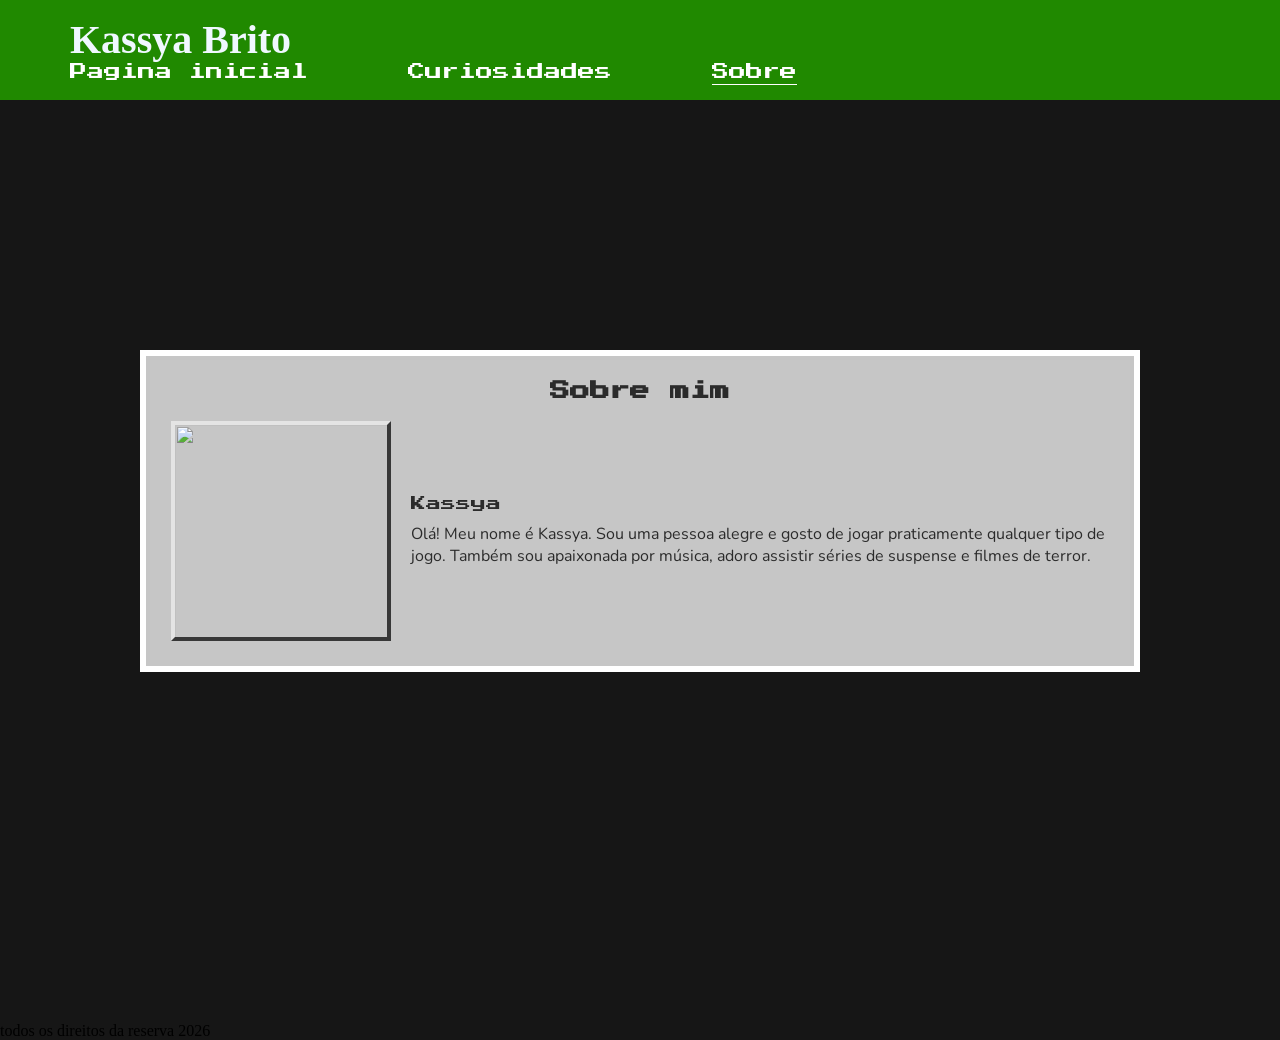
==== sobre.html @ fe66ed6f "sobremim" ====
<!doctype html>
<html lang="pt-BR">
  <head>
    <meta charset="UTF-8" />
    <meta name="viewport" content="width=device-width, initial-scale=1.0" />
    <!--Inporta as paradas lá do googleFonts (vi como fazer no yotube hehe)-->
    <link rel="preconnect" href="https://fonts.googleapis.com" />
    <link rel="preconnect" href="https://fonts.gstatic.com" crossorigin />
    <link
      href="https://fonts.googleapis.com/css2?family=Press+Start+2P&display=swap"
      rel="stylesheet"
    />
    <link rel="preconnect" href="https://fonts.googleapis.com" />
    <link rel="preconnect" href="https://fonts.gstatic.com" crossorigin />
    <link
      href="https://fonts.googleapis.com/css2?family=Nunito:ital,wght@0,200..1000;1,200..1000&family=Press+Start+2P&display=swap"
      rel="stylesheet"
    />
    <title>Sobre</title>

    <link rel="stylesheet" href="sobre.css" />
  </head>
  <body>
    <!--inicio de Header-->
    <header class="cabecao">
      <nav class="navg">
        <h1 class="logo">Kassya Brito</h1>
        <section class="menu">
          <ul>
            <li><a href="index.html">Pagina inicial</a></li>
            <li><a href="curiosidade.html">Curiosidades</a></li>

            <li><a href="sobre.html" id="sm">Sobre</a></li>
          </ul>
        </section>
      </nav>
    </header>
    <!--Final de Header-->

    <!--Inicio do main(corpo)-->
    <main>
      <section class="inven">
        <h2 class="titulo">Sobre mim</h2>

        <div class="gra">
          <div class="de">
            <img
              src="https://images7.memedroid.com/images/UPLOADED415/68d360f9bd7fe.webp"
              alt=""
            />
            <div class="caixa">
              <p class="title2">Kassya</p>
              <p class="texto">
                Olá! Meu nome é Kassya. Sou uma pessoa alegre e gosto de jogar
                praticamente qualquer tipo de jogo. Também sou apaixonada por
                música, adoro assistir séries de suspense e filmes de terror.
              </p>
            </div>
          </div>
        </div>
     
      </section>
    </main>
    <!--FInal do main (corpo)-->
    <footer class="rodadope">todos os direitos da reserva 2026</footer>
  </body>
</html>
---- sobre.css ----
*{
    padding: 0;
    margin: 0;
    box-sizing: border-box;
}
/*peguei a dica da net, é para ajudar a font, 
assim ela não fica bugada - tirei esse treco, não muda nada*/
body{
   
    background-color: #161616;

}
.main{
    padding-top: 100px;
}

.inven{
    max-width: 1000px;
   
    margin: 350px auto;
    background-color: #c6c6c6;
    border: 6px solid #373737;
    border-top-color: #ffffff;
    border-left-color: #ffffff;
    border-bottom-color: #ffffff;
    border-right-color: #ffffff;
    padding: 25px;
    justify-content: center;
}

.titulo{
    font-family: 'Press Start 2P', system-ui;
    color:#2b2b2b;
    font-size: 20px;
    text-align: center;
    margin-bottom: 20px;
}

.gra{
    display: flex;
    align-items: stretch;
    gap: 20px;
    flex-wrap: wrap;
}

.de{
    display: flex;
    flex: 1 1 100%;
    gap: 20px;
    align-items: center;
}

.de img{
    width: 220px;
    height: 220px;
    object-fit: cover;
    flex-shrink: 0;
    
    border: 4px solid #373737;
    border-top-color: #ffffff88;
    border-left-color: #ffffff88;

}

.title2{

    font-family: 'Press Start 2P', system-ui;
    color: #2b2b2b;
    font-size: 15px;
    margin-bottom: 12px;
}

.texto{
    font-family: 'Nunito', sans-serif;
    color: #2b2b2b;
    font-size:16px;

}

.gracinhas{
    position: relative;
    width: 80px;
    height: 80px;
    background-color: #8b8b8b;
    border: 4px solid #373737;
    border-top-color: #373737;
    border-left-color: #373737;
    border-bottom-color: #ffffff;
    border-right-color: #ffffff;


    
}



.cabecao{
    
    background-color: #208900;  
    width: 100%;
    height: 100px;
    position: fixed;
    top:0;
    left:0;
    z-index: 1000; /*fica por cima das paradas*/
    display: flex; /*Aprendi hj*/
   
    align-items: center; /*Centraliza de forma vertical?, eu acho, não lembro*/
    flex-wrap: wrap;
    
   

}
/*-------Navegação-------*/
.navg{
    
    display: flex;
    justify-content: space-between; /*espaço entre os negocios*/
    align-items: center; /*Deixa o reflexo alinhado(os itens)*/
    margin-left: 70px; 
    flex-wrap: wrap;
}
/*Lista não ordenada dentro da navegação*/

.menu ul{
    list-style: none; /*Tira as bolinhas da lista*/
    display: flex; /* aprendi hj e esqueci*/
    gap: 100px;
    flex-wrap: wrap;
    
}
/*Lista não ordenada dentro da navegação com link*/
.menu ul li a{

    font-size: 17px;
    font-family: 'Press Start 2P', system-ui;
    color: white;
    text-decoration: none;
    transition: color 0.3s;
    margin-top: 80px;

}
/*Lista não ordenada dentro da navegação com link e com efeito no mouse*/
.menu ul li a:hover{
    color: #cdc8c8;
    text-decoration: underline;
    text-underline-offset: 4px;
}
/*Id do link da pagina inicial, para ficar marcadinho a linha*/
#sm{
 text-decoration: underline;
 text-underline-offset: 4px; /*perguntei ao mano google, serve para afastar a linha da palavra, estava precisando*/
 
}

.abertura{
    position: relative;
    width: 100%;
    height: 100vh;
    display: flex;
    justify-content: center;
    align-items: center;
    
}

/*Meu nome como logo da página*/
.logo{
    color:aliceblue;
    display: flex;
    font-size: 40px;
    justify-content: space-between;
    align-items: center;
    margin-right: 300px;
    

}
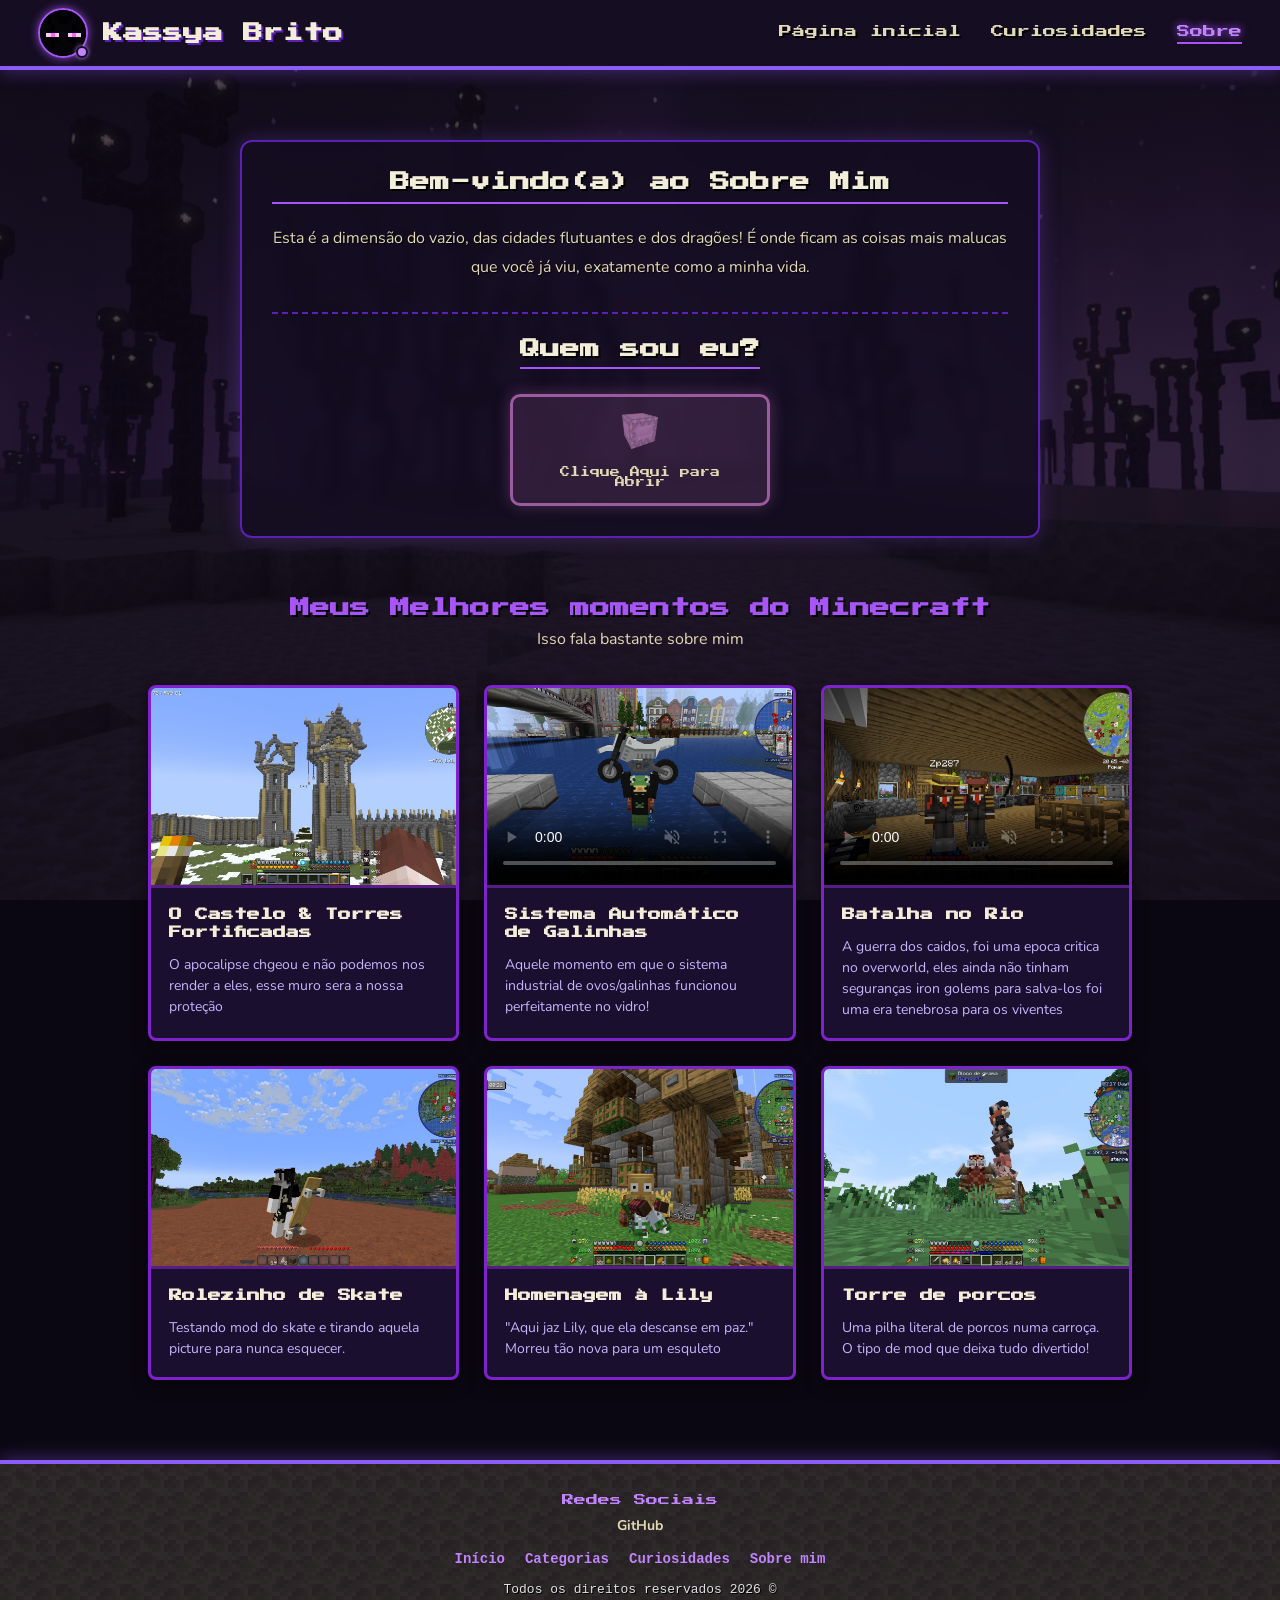
==== commit db81a39e: "sobremim2" ====
--- a/sobre.html
+++ b/sobre.html
@@ -3,65 +3,291 @@
   <head>
     <meta charset="UTF-8" />
     <meta name="viewport" content="width=device-width, initial-scale=1.0" />
-    <!--Inporta as paradas lá do googleFonts (vi como fazer no yotube hehe)-->
+    <title>Kassya Brito | Site Pessoal |Sobre Mim</title>
+    <!-- Importação de fontes (Nunito e Press Start 2P) -->
     <link rel="preconnect" href="https://fonts.googleapis.com" />
     <link rel="preconnect" href="https://fonts.gstatic.com" crossorigin />
     <link
-      href="https://fonts.googleapis.com/css2?family=Press+Start+2P&display=swap"
+      href="https://fonts.googleapis.com/css2?family=Nunito:wght@400;700&family=Press+Start+2P&display=swap"
       rel="stylesheet"
     />
-    <link rel="preconnect" href="https://fonts.googleapis.com" />
-    <link rel="preconnect" href="https://fonts.gstatic.com" crossorigin />
-    <link
-      href="https://fonts.googleapis.com/css2?family=Nunito:ital,wght@0,200..1000;1,200..1000&family=Press+Start+2P&display=swap"
-      rel="stylesheet"
-    />
-    <title>Sobre</title>
 
     <link rel="stylesheet" href="sobre.css" />
   </head>
-  <body>
-    <!--inicio de Header-->
+  <body class="tema-the-end">
+    <!-- ==========================
+        CABEÇALHO / NAVEGAÇÃO
+    ========================== -->
     <header class="cabecao">
       <nav class="navg">
-        <h1 class="logo">Kassya Brito</h1>
-        <section class="menu">
+        <div class="perfil">
+          <div class="fotinha">
+            <img
+              src="imagem/perfil/enderman.jpg"
+              alt="Foto de Perfil"
+              class="foto-perfil"
+              loading="lazy"
+            />
+            <span class="status-online" title="Online no The End"></span>
+          </div>
+          <h1 class="logo">Kassya Brito</h1>
+        </div>
+
+        <!-- BOTÃO HAMBÚRGUER (Aparece em telas menores) -->
+        <button class="btn-hamburguer" id="btn-hamburguer" onclick="toggleMenu()" aria-label="Abrir Menu">
+          <span class="linha"></span>
+          <span class="linha"></span>
+          <span class="linha"></span>
+        </button>
+
+        <!-- SEÇÃO MENU -->
+        <section class="menu" id="menu-nav">
           <ul>
-            <li><a href="index.html">Pagina inicial</a></li>
-            <li><a href="curiosidade.html">Curiosidades</a></li>
-
-            <li><a href="sobre.html" id="sm">Sobre</a></li>
+            <li><a href="index.html#inicio" id="home">Página inicial</a></li>
+            <li><a href="index.html#curiosidades" id="cd">Curiosidades</a></li>
+            <li><a href="sobre.html" id="sm" class="ativo">Sobre</a></li>
           </ul>
         </section>
       </nav>
     </header>
-    <!--Final de Header-->
-
-    <!--Inicio do main(corpo)-->
-    <main>
-      <section class="inven">
-        <h2 class="titulo">Sobre mim</h2>
-
-        <div class="gra">
-          <div class="de">
-            <img
-              src="https://images7.memedroid.com/images/UPLOADED415/68d360f9bd7fe.webp"
-              alt=""
-            />
-            <div class="caixa">
-              <p class="title2">Kassya</p>
-              <p class="texto">
-                Olá! Meu nome é Kassya. Sou uma pessoa alegre e gosto de jogar
-                praticamente qualquer tipo de jogo. Também sou apaixonada por
-                música, adoro assistir séries de suspense e filmes de terror.
-              </p>
-            </div>
+
+    <!-- Overlay escuro para quando o menu mobile estiver aberto -->
+    <div class="overlay-menu" id="overlay-menu" onclick="toggleMenu()"></div>
+
+  
+
+
+<main class="conteudo-principal">
+
+  <!-- CAIXA ROXA GIGANTE -->
+  <section class="caixa-sobre" id="sobre">
+    <h2>Bem-vindo(a) ao Sobre Mim</h2>
+    <p>
+      Esta é a dimensão do vazio, das cidades flutuantes e dos dragões! É onde ficam as coisas mais malucas que você já viu, exatamente como a minha vida.
+    </p>
+
+    <!-- SHULKER BOX AGORA ESTÁ DENTRO DO QUADRADO ROXO -->
+    <div class="secao-shulker-trigger">
+      <h2>Quem sou eu?</h2>
+      <div class="shulker-item" onclick="abrirShulker()">
+        <div class="caixa-shulker-pixel">
+          <img src="imagem/decorativo/Shullker.png" alt="Shulker Box">
+        </div>
+        <span>Clique Aqui para Abrir</span>
+      </div>
+    </div>
+  </section>
+
+
+  
+  <!-- MODAL INTERATIVO DA SHULKER BOX (GUI) -->
+   <section class="shulker-modal-container" id="shulkerModal">
+    <div class="shulker-gui">
+      
+      <!-- Cabeçalho do Modal -->
+      <div class="gui-header">
+        <span class="gui-title">Shulker Box</span>
+        <button class="gui-close-btn" onclick="fecharShulker()">&times;</button>
+      </div>
+
+      <!-- PARTE SUPERIOR: TEXTO SOBRE MIM -->
+      <div class="shulker-texto-container">
+        <p>
+          Sinceramente? Não tenho ideia de quem sou! A cada dia estou descobrindo algo novo. 
+          Às vezes me sinto super feliz, às vezes meio triste, uma verdadeira montanha-russa. 
+          Ainda não sei com o que quero trabalhar, mas de uma coisa tenho certeza sou apaixonada 
+          por esse meio caótico da programação. Combina certinho com os meus neurônios!
+        </p>
+      </div>
+
+      <!-- PARTE INFERIOR: INVENTÁRIO COM ITENS ENGRAÇADOS -->
+      <div class="gui-inventory-header">
+        <span class="gui-title">Inventory</span>
+      </div>
+
+      <div class="inventory-grid">
+        <!-- Linha de Slots do Inventário -->
+        
+
+        <!-- Grade de slots vazios para preencher como no jogo -->
+    
+         
+        
+        <div class="slot" data-tooltip="Meu Perfil do GitHub">
+          <a href="https://github.com/KaahBri" target="_blank" class="item-slot">
+              <img src="imagem/decorativo/Github.png" alt="GitHub" class="slot-icon">
+            </a>
+        </div><div class="slot"></div><div class="slot"></div>
+        <div class="slot"></div><div class="slot"></div><div class="slot"></div>
+        <div class="slot"></div><div class="slot"></div><div class="slot"></div>
+        <div class="slot"></div><div class="slot"></div><div class="slot"></div>
+        <div class="slot"></div><div class="slot"></div><div class="slot"></div>
+        <div class="slot"></div><div class="slot"></div><div class="slot"></div>
+        <div class="slot"></div><div class="slot"></div><div class="slot"></div>
+        <div class="slot"></div><div class="slot"></div><div class="slot"></div>
+        <div class="slot"></div><div class="slot"></div>  <div class="slot"></div>
+        
+      </div>
+
+    </div>
+  </section>
+  
+
+    
+    
+  
+  
+
+  <section class="secao-momentos">
+  <h2 class="titulo-galeria">Meus Melhores momentos do Minecraft</h2>
+  <p class="subtitulo-galeria">Isso fala bastante sobre mim</p>
+
+  <div class="galeria-grid">
+
+    <!-- Card 1: Grandes Construções -->
+    <div class="momento-card">
+      <div class="card-midia">
+        <img src="imagem/momentos/muralha.jpeg" alt="Torres de Pedra no Minecraft">
+      </div>
+      <div class="card-info">
+        <h3>O Castelo & Torres Fortificadas</h3>
+        <p>O apocalipse chgeou e não podemos nos render a eles, esse muro sera a nossa proteção</p>
+      </div>
+    </div>
+
+    <!-- Card 2: Fazenda Automática / Aves -->
+    <div class="momento-card">
+      <div class="card-midia">
+        <!-- Podes usar tag de vídeo para os teus clipes -->
+        <video controls poster="imagem/momentos/Prime-era.jpeg" muted loop>
+          <source src="video/galinhas-mine.mp4" type="video/mp4">
+          Seu navegador não suporta vídeos.
+        </video>
+      </div>
+      <div class="card-info">
+        <h3>Sistema Automático de Galinhas</h3>
+        <p>Aquele momento em que o sistema industrial de ovos/galinhas funcionou perfeitamente no vidro!</p>
+      </div>
+    </div>
+
+    <!-- Card 3: Caçadas com Arco -->
+    <div class="momento-card">
+      <div class="card-midia">
+        <video controls poster='imagem/momentos/Mine-bear.jpeg' muted loop>
+          <source src="video/video mine.mp4" type="video/mp4">
+          Seu navegador não suporta vídeos.
+        </video>
+      </div>
+      <div class="card-info">
+        <h3>Batalha no Rio</h3>
+        <p>A guerra dos caidos, foi uma epoca critica no overworld, eles ainda não tinham seguranças iron golems para salva-los foi uma era tenebrosa para os viventes</p>
+      </div>
+    </div>
+
+    <!-- Card 4: Momento Engraçado / Skin & Skateboard -->
+    <div class="momento-card">
+      <div class="card-midia">
+        <img src="imagem/momentos/Skate-girl.jpeg" alt="Skin com Skate no Minecraft" loading="lazy">
+      </div>
+      <div class="card-info">
+        <h3>Rolezinho de Skate</h3>
+        <p>Testando mod do skate e tirando aquela picture para nunca esquecer.</p>
+      </div>
+    </div>
+
+    <!-- Card 5: Lily-->
+    <div class="momento-card">
+      <div class="card-midia">
+        <img src="imagem/momentos/Sit-mine.jpeg" alt="Lápide no Minecraft" loading="lazy">
+      </div>
+      <div class="card-info">
+        <h3>Homenagem à Lily</h3>
+        <p>"Aqui jaz Lily, que ela descanse em paz." Morreu tão nova para um esquleto</p>
+      </div>
+    </div>
+
+    <!-- Card 6: Torre de porco na Carroça -->
+    <div class="momento-card">
+      <div class="card-midia">
+        <img src="imagem/momentos/pilha de porco.jpeg" alt="Torre de animais empilhados" loading="lazy">
+      </div>
+      <div class="card-info">
+        <h3>Torre de porcos</h3>
+        <p>Uma pilha literal de porcos numa carroça. O tipo de mod que deixa tudo divertido!</p>
+      </div>
+    </div>
+
+  </div>
+</section>
+
+</main>
+
+
+
+    <!-- ==========================
+        RODAPÉ
+    ========================== -->
+    <footer class="rodadope">
+      <div class="conteudo-rodape">
+        <!-- Seção de Redes Sociais -->
+        <div class="redes">
+          <p class="titulo-redes">Redes Sociais</p>
+          <div class="links-redes">
+            <a href="https://github.com/KaahBri" target="_blank">GitHub</a>
           </div>
         </div>
-     
-      </section>
-    </main>
-    <!--FInal do main (corpo)-->
-    <footer class="rodadope">todos os direitos da reserva 2026</footer>
+
+       
+
+        <!-- Menu de Navegação -->
+        <nav class="menu-rodape">
+          <a href="index.html#inicio">Início</a>
+          <a href="index.html#categorias">Categorias</a>
+          <a href="index.html#curiosidades">Curiosidades</a>
+          <a href="sobre.html#sobre">Sobre mim</a>
+        </nav>
+
+        <!-- Direitos Autorais -->
+        <p class="direitos">
+          Todos os direitos reservados 2026 &copy;
+        </p>
+      </div>
+    </footer>
+
+    <!-- LÓGICA DO MENU HAMBÚRGUER -->
+
+    
+ <script>
+      function toggleMenu() {
+        const menu = document.getElementById('menu-nav');
+        const btn = document.getElementById('btn-hamburguer');
+        const overlay = document.getElementById('overlay-menu');
+
+        menu.classList.toggle('aberto');
+        btn.classList.toggle('ativo');
+        overlay.classList.toggle('ativo');
+      }
+    </script>
+
+    
+<!-- JAVASCRIPT PARA ABRIR E FECHAR O MODAL -->
+<script>
+  function abrirShulker() {
+    document.getElementById('shulkerModal').classList.add('ativo');
+  }
+
+  function fecharShulker() {
+    document.getElementById('shulkerModal').classList.remove('ativo');
+  }
+
+  // Fechar ao clicar fora da janela da Shulker
+  window.onclick = function(event) {
+    const modal = document.getElementById('shulkerModal');
+    if (event.target === modal) {
+      fecharShulker();
+    }
+  }
+</script>
+   
   </body>
 </html>
--- a/sobre.css
+++ b/sobre.css
@@ -1,192 +1,678 @@
-*{
+/* ==========================
+   RESET & BASE TEMA THE END
+========================== */
+
+* {
+    margin: 0;
     padding: 0;
-    margin: 0;
     box-sizing: border-box;
 }
-/*peguei a dica da net, é para ajudar a font, 
-assim ela não fica bugada - tirei esse treco, não muda nada*/
-body{
-   
-    background-color: #161616;
-
-}
-.main{
-    padding-top: 100px;
-}
-
-.inven{
-    max-width: 1000px;
-   
-    margin: 350px auto;
-    background-color: #c6c6c6;
-    border: 6px solid #373737;
-    border-top-color: #ffffff;
-    border-left-color: #ffffff;
-    border-bottom-color: #ffffff;
-    border-right-color: #ffffff;
-    padding: 25px;
-    justify-content: center;
-}
-
-.titulo{
-    font-family: 'Press Start 2P', system-ui;
-    color:#2b2b2b;
-    font-size: 20px;
-    text-align: center;
-    margin-bottom: 20px;
-}
-
-.gra{
-    display: flex;
-    align-items: stretch;
-    gap: 20px;
-    flex-wrap: wrap;
-}
-
-.de{
-    display: flex;
-    flex: 1 1 100%;
-    gap: 20px;
+
+html {
+    scroll-behavior: smooth;
+}
+body.tema-the-end {
+    background-image: linear-gradient(rgba(11, 7, 18, 0.75), rgba(11, 7, 18, 0.75)), 
+                      url('imagem/fundos/End.jpg');
+    background-size: cover;
+    background-position: center;
+    background-repeat: no-repeat;
+    background-attachment: fixed;
+    background-color: #0b0712;
+    
+    color: #e2d9b7;
+    font-family: 'Nunito', sans-serif;
+    
+    /* ADICIONE ESTAS LINHAS ABAIXO */
+    min-height: 100vh;
+    display: flex;
+    flex-direction: column;
+}
+/* ==========================
+   CABEÇALHO / NAVEGAÇÃO
+========================== */
+
+.cabecao {
+    background-color: #150d22; /* Roxo escuro da dimensão */
+    width: 100%;
+    height: 70px;
+    position: fixed;
+    top: 0;
+    left: 0;
+    z-index: 1000;
+    display: flex;
     align-items: center;
-}
-
-.de img{
-    width: 220px;
-    height: 220px;
-    object-fit: cover;
-    flex-shrink: 0;
-    
-    border: 4px solid #373737;
-    border-top-color: #ffffff88;
-    border-left-color: #ffffff88;
-
-}
-
-.title2{
-
-    font-family: 'Press Start 2P', system-ui;
-    color: #2b2b2b;
-    font-size: 15px;
-    margin-bottom: 12px;
-}
-
-.texto{
-    font-family: 'Nunito', sans-serif;
-    color: #2b2b2b;
-    font-size:16px;
-
-}
-
-.gracinhas{
-    position: relative;
-    width: 80px;
-    height: 80px;
-    background-color: #8b8b8b;
-    border: 4px solid #373737;
-    border-top-color: #373737;
-    border-left-color: #373737;
-    border-bottom-color: #ffffff;
-    border-right-color: #ffffff;
-
-
-    
-}
-
-
-
-.cabecao{
-    
-    background-color: #208900;  
-    width: 100%;
-    height: 100px;
-    position: fixed;
-    top:0;
-    left:0;
-    z-index: 1000; /*fica por cima das paradas*/
-    display: flex; /*Aprendi hj*/
-   
-    align-items: center; /*Centraliza de forma vertical?, eu acho, não lembro*/
-    flex-wrap: wrap;
-    
-   
-
-}
-/*-------Navegação-------*/
-.navg{
-    
-    display: flex;
-    justify-content: space-between; /*espaço entre os negocios*/
-    align-items: center; /*Deixa o reflexo alinhado(os itens)*/
-    margin-left: 70px; 
-    flex-wrap: wrap;
-}
-/*Lista não ordenada dentro da navegação*/
-
-.menu ul{
-    list-style: none; /*Tira as bolinhas da lista*/
-    display: flex; /* aprendi hj e esqueci*/
-    gap: 100px;
-    flex-wrap: wrap;
-    
-}
-/*Lista não ordenada dentro da navegação com link*/
-.menu ul li a{
-
-    font-size: 17px;
-    font-family: 'Press Start 2P', system-ui;
-    color: white;
-    text-decoration: none;
-    transition: color 0.3s;
-    margin-top: 80px;
-
-}
-/*Lista não ordenada dentro da navegação com link e com efeito no mouse*/
-.menu ul li a:hover{
-    color: #cdc8c8;
-    text-decoration: underline;
-    text-underline-offset: 4px;
-}
-/*Id do link da pagina inicial, para ficar marcadinho a linha*/
-#sm{
- text-decoration: underline;
- text-underline-offset: 4px; /*perguntei ao mano google, serve para afastar a linha da palavra, estava precisando*/
- 
-}
-
-.abertura{
-    position: relative;
-    width: 100%;
-    height: 100vh;
-    display: flex;
-    justify-content: center;
-    align-items: center;
-    
-}
-
-/*Meu nome como logo da página*/
-.logo{
-    color:aliceblue;
-    display: flex;
-    font-size: 40px;
+    border-bottom: 4px solid #8b5cf6;
+    box-shadow: 0 4px 15px rgba(139, 92, 246, 0.3);
+}
+
+.navg {
+    display: flex;
     justify-content: space-between;
     align-items: center;
-    margin-right: 300px;
-    
-
-}
-
-
-
-
-
-
-
-
-
-
-
-
-
-
-
-
+    width: 100%;
+    padding: 0 3%;
+}
+
+.perfil {
+    display: flex;
+    align-items: center;
+    gap: 15px;
+}
+
+.logo {
+    color: #f3eed9;
+    font-size: 20px;
+    font-family: 'Press Start 2P', cursive;
+    margin: 0;
+    line-height: 1;
+    text-shadow: 2px 2px 0px #5b21b6;
+}
+
+/* ENVOLTÓRIO DA FOTO */
+.fotinha {
+    position: relative;
+    width: 50px;
+    height: 50px;
+    flex-shrink: 0;
+}
+
+.foto-perfil {
+    width: 100%;
+    height: 100%;
+    border-radius: 50%;
+    object-fit: cover;
+    border: 2px solid #a855f7;
+    box-shadow: 0 0 10px rgba(168, 85, 247, 0.8);
+    image-rendering: pixelated;
+}
+
+/* INDICADOR ROXO DE STATUS */
+.status-online {
+    position: absolute;
+    bottom: 0;
+    right: 0;
+    width: 12px;
+    height: 12px;
+    background-color: #c084fc;
+    border: 2px solid #150d22;
+    border-radius: 50%;
+    box-shadow: 0 0 5px #c084fc;
+}
+
+/* ==========================
+   MENU DE NAVEGAÇÃO (DESKTOP)
+========================== */
+
+.menu ul {
+    list-style: none;
+    display: flex;
+    gap: 30px;
+}
+
+.menu ul li a {
+    font-size: 13px;
+    font-family: 'Press Start 2P', cursive;
+    color: #e2d9b7;
+    text-decoration: none;
+    transition: all .2s ease;
+    text-shadow: 2px 2px 0px #000;
+}
+
+.menu ul li a:hover,
+.menu ul li a.ativo {
+    color: #f5f3ff;
+    text-shadow: 0 0 8px #a855f7;
+    border-bottom: 2px solid #a855f7;
+    padding-bottom: 4px;
+}
+
+#sm {
+    color: #c084fc;
+}
+
+/* ==========================
+   BOTÃO MENU HAMBÚRGUER
+========================== */
+
+.btn-hamburguer {
+    display: none;
+    flex-direction: column;
+    justify-content: space-around;
+    width: 32px;
+    height: 28px;
+    background: transparent;
+    border: none;
+    cursor: pointer;
+    padding: 0;
+    z-index: 1001;
+}
+
+.btn-hamburguer .linha {
+    width: 100%;
+    height: 4px;
+    background-color: #e2d9b7;
+    border-radius: 2px;
+    transition: all 0.3s ease;
+    box-shadow: 0 0 5px #a855f7;
+}
+
+/* Animação do botão abrindo */
+.btn-hamburguer.ativo .linha:nth-child(1) {
+    transform: rotate(45deg) translate(6px, 6px);
+}
+
+.btn-hamburguer.ativo .linha:nth-child(2) {
+    opacity: 0;
+}
+
+.btn-hamburguer.ativo .linha:nth-child(3) {
+    transform: rotate(-45deg) translate(6px, -6px);
+}
+
+.overlay-menu {
+    position: fixed;
+    top: 0;
+    left: 0;
+    width: 100vw;
+    height: 100vh;
+    background-color: rgba(11, 7, 18, 0.8);
+    backdrop-filter: blur(3px);
+    z-index: 998;
+    display: none;
+}
+
+.overlay-menu.ativo {
+    display: block;
+}
+
+/* ==========================
+   CONTEÚDO PRINCIPAL (MAIN)
+========================== */
+
+.conteudo-principal {
+    margin-top: 100px;
+    padding: 40px 10%;
+    flex: 1;
+}
+
+.caixa-sobre {
+    background: rgba(21, 13, 34, 0.85);
+    border: 2px solid #5b21b6;
+    border-radius: 12px;
+    padding: 30px;
+    max-width: 800px;
+    margin: 0 auto;
+    box-shadow: 0 0 20px rgba(139, 92, 246, 0.25);
+    backdrop-filter: blur(4px);
+    
+    /* Centralização dos textos do topo */
+    text-align: center;
+}
+
+.caixa-sobre h2 {
+    font-family: 'Press Start 2P', cursive;
+    font-size: 20px;
+    color: #f3eed9;
+    margin-bottom: 20px;
+    border-bottom: 2px solid #a855f7;
+    padding-bottom: 10px;
+    text-shadow: 2px 2px 0px #000;
+}
+
+.caixa-sobre p {
+    font-size: 16px;
+    line-height: 1.8;
+    color: #e2d9b7;
+    text-shadow: 1px 1px 0px #000;
+}
+
+
+
+/* ==========================================
+   INTERAÇÃO E GUI DA SHULKER BOX
+========================================== */
+
+/* Gatilho na página */
+/* ESTILOS ESPECÍFICOS DA SEÇÃO DO SHULKER (DENTRO DA CAIXA ROXA) */
+.secao-shulker-trigger {
+    text-align: center;
+    margin-top: 30px;
+    padding-top: 25px;
+    border-top: 2px dashed #5b21b6; /* Linha pontilhada separando a intro da shulker */
+    
+    display: flex;
+    flex-direction: column;
+    align-items: center;
+}
+
+/* DIMINUI A LINHA DO "QUEM SOU EU?" */
+.secao-shulker-trigger h2 {
+    display: inline-block; /* Faz a borda ter o tamanho exato do texto */
+    border-bottom: 2px solid #a855f7; /* Linha roxa fininha sob o texto */
+    padding-bottom: 8px;
+    margin-bottom: 25px; /* CRIA O ESPAÇAMENTO ENTRE O TÍTULO E O BOTÃO */
+    
+    /* Previne que herde larguras indesejadas */
+    width: auto;
+}
+
+/* ESPAÇAMENTO E ENCAIXE DO BOTÃO DA SHULKER */
+.shulker-item {
+    display: inline-flex;
+    flex-direction: column;
+    align-items: center;
+    gap: 12px;
+    background-color: rgba(154, 91, 159, 0.2);
+    border: 3px solid #9a5b9f;
+    border-radius: 10px;
+    padding: 16px 28px;
+    max-width: 260px;
+    margin: 0 auto;
+    cursor: pointer;
+    transition: all 0.3s ease;
+    box-shadow: 0 0 15px rgba(154, 91, 159, 0.4);
+}
+
+
+/* ==========================================
+   SEÇÃO: GALERIA DE MOMENTOS MINECRAFT
+========================================== */
+
+.secao-momentos {
+  max-width: 1100px;
+  margin: 60px auto 40px auto;
+  padding: 0 20px;
+}
+
+.titulo-galeria {
+  font-family: 'Press Start 2P', cursive;
+  font-size: 20px;
+  color: #a855f7;
+  text-align: center;
+  text-shadow: 2px 2px 0px #000;
+  margin-bottom: 10px;
+}
+
+.subtitulo-galeria {
+  text-align: center;
+  color: #e2d9b7;
+  font-size: 16px;
+  margin-bottom: 35px;
+}
+
+/* Grade Responsiva dos Cards */
+.galeria-grid {
+  display: grid;
+  grid-template-columns: repeat(auto-fit, minmax(300px, 1fr));
+  gap: 25px;
+}
+
+/* Card Individual Estilo Minecraft */
+.momento-card {
+  background-color: #1a0f2e;
+  border: 3px solid #7e22ce;
+  border-radius: 8px;
+  overflow: hidden;
+  box-shadow: 0 5px 15px rgba(0, 0, 0, 0.5);
+  transition: transform 0.3s ease, box-shadow 0.3s ease;
+  display: flex;
+  flex-direction: column;
+}
+
+.momento-card:hover {
+  transform: translateY(-6px);
+  box-shadow: 0 8px 25px rgba(168, 85, 247, 0.4);
+  border-color: #a855f7;
+}
+
+/* Mídia do Card (Foto ou Vídeo) */
+.card-midia {
+  width: 100%;
+  height: 200px;
+  background-color: #0b0712;
+  overflow: hidden;
+  border-bottom: 3px solid #581c87;
+}
+
+.card-midia img, 
+.card-midia video {
+  width: 100%;
+  height: 100%;
+  object-fit: cover;
+  display: block;
+}
+
+/* Conteúdo de Texto do Card */
+.card-info {
+  padding: 18px;
+  flex-grow: 1;
+  display: flex;
+  flex-direction: column;
+}
+
+.card-info h3 {
+  font-family: 'Press Start 2P', cursive;
+  font-size: 13px;
+  color: #f3eed9;
+  margin-top: 0;
+  margin-bottom: 12px;
+  line-height: 1.4;
+}
+
+.card-info p {
+  color: #c4b5fd;
+  font-size: 14px;
+  line-height: 1.5;
+  margin: 0;
+}
+
+
+.shulker-item img {
+    width: 36px;                        /* Tamanho reduzido para a imagem */
+    height: auto;
+}
+
+.shulker-item:hover {
+  transform: scale(1.05);
+  background-color: rgba(154, 91, 159, 0.4);
+  box-shadow: 0 0 25px rgba(226, 217, 183, 0.6);
+}
+
+.caixa-shulker-pixel {
+  font-size: 16px;
+  animation: flutuar 2s infinite ease-in-out;
+}
+
+.shulker-item span {
+  font-family: 'Press Start 2P', cursive;
+  font-size: 10px;
+  
+  color: #e2d9b7;
+}
+
+@keyframes flutuar {
+  0%, 100% { transform: translateY(0); }
+  50% { transform: translateY(-8px); }
+}
+
+/* CONTAINER DO MODAL POP-UP */
+.shulker-modal-container {
+  display: none;
+  position: fixed;
+  top: 0;
+  left: 0;
+  width: 100vw;
+  height: 100vh;
+  background-color: rgba(0, 0, 0, 0.75);
+  backdrop-filter: blur(4px);
+  z-index: 2000;
+  justify-content: center;
+  align-items: center;
+}
+
+.shulker-modal-container.ativo {
+  display: flex;
+}
+
+/* JANELA ESTILO GUI MINECRAFT */
+.shulker-gui {
+  background-color: #8c5d8d; /* Cor Magenta/Roxa clássica da Shulker */
+  border: 4px solid #573358;
+  border-radius: 8px;
+  width: 90%;
+  max-width: 480px;
+  padding: 16px;
+  box-shadow: inset -4px -4px 0px #3f223f, inset 4px 4px 0px #ba8dba, 0 10px 30px rgba(0,0,0,0.8);
+  font-family: 'VT323', monospace, sans-serif;
+  color: #373737;
+  position: relative;
+}
+
+/* CABEÇALHOS DA GUI */
+.gui-header, .gui-inventory-header {
+  display: flex;
+  justify-content: space-between;
+  align-items: center;
+  margin-bottom: 8px;
+}
+
+.gui-title {
+  font-family: 'Press Start 2P', cursive;
+  font-size: 13px;
+  color: #2e1d2e;
+  text-shadow: 1px 1px 0px rgba(255, 255, 255, 0.2);
+}
+
+.gui-close-btn {
+  background: transparent;
+  border: none;
+  font-size: 20px;
+  font-weight: bold;
+  color: #2e1d2e;
+  cursor: pointer;
+  line-height: 1;
+}
+
+.gui-close-btn:hover {
+  color: #ff5555;
+}
+
+/* AREA DE TEXTO DENTRO DA SHULKER */
+.shulker-texto-container {
+  background-color: #6d426e;
+  border: 3px solid #3f223f;
+  border-radius: 4px;
+  padding: 12px;
+  margin-bottom: 15px;
+  box-shadow: inset 2px 2px 0px #2e1d2e, inset -2px -2px 0px #a16da2;
+}
+
+.shulker-texto-container p {
+  color: #f3eed9;
+  font-size: 15px;
+  line-height: 1.5;
+  font-family: 'Nunito', sans-serif;
+  margin: 0;
+}
+
+/* GRADE DO INVENTÁRIO (SLOTS 9x4) */
+.inventory-grid {
+  display: grid;
+  grid-template-columns: repeat(9, 1fr);
+  gap: 4px;
+  background-color: #8c5d8d;
+}
+
+.slot {
+width: 100%;
+  aspect-ratio: 1;
+  background-color: #573358;
+  border: 2px solid #3f223f;
+  box-shadow: inset -2px -2px 0px #8c5d8d, inset 2px 2px 0px #2e1d2e;
+  display: flex;
+  justify-content: center;
+  align-items: center;
+  font-size: 18px;
+  cursor: pointer;
+  position: relative;
+  user-select: none;
+}
+
+
+/* Estilo do link e do item no slot */
+.slot .item-slot {
+  width: 100%;
+  height: 100%;
+  display: flex;
+  align-items: center;
+  justify-content: center;
+  text-decoration: none;
+  transition: transform 0.2s ease;
+}
+
+/* Tamanho da imagem dentro do slot */
+.slot-icon {
+  width: 80%;
+  height: 80%;
+  object-fit: contain;
+  image-rendering: pixelated; /* Mantém a estética pixel-art se a imagem for menor */
+}
+
+/* Efeito ao passar o mouse por cima do item */
+.slot .item-slot:hover {
+  transform: scale(1.15); /* Dá um leve zoom no ícone */
+  filter: drop-shadow(0 0 5px #a855f7); /* Brilho roxo ao focar */
+}
+.slot:hover {
+  background-color: #6d426e;
+}
+
+/* TOOLTIP AO PASSAR O MOUSE (ESTILO MINECRAFT) */
+.slot[data-tooltip]:hover::after {
+  content: attr(data-tooltip);
+  position: absolute;
+  bottom: 120%;
+  left: 50%;
+  transform: translateX(-50%);
+  background-color: #100010;
+  color: #ffff55; /* Amarelo clássico de item do Minecraft */
+  border: 2px solid #2b005b;
+  border-radius: 4px;
+  padding: 6px 10px;
+  font-family: 'VT323', monospace;
+  font-size: 16px;
+  white-space: nowrap;
+  z-index: 3000;
+  box-shadow: 0 0 10px rgba(0,0,0,0.9);
+  pointer-events: none;
+}
+
+
+
+/* ==========================
+   RODAPÉ (TEXTURA END STONE)
+========================== */
+
+.rodadope {
+    background-color: #150d22;
+    background-image: linear-gradient(rgba(11, 7, 18, 0.85), rgba(11, 7, 18, 0.85)), 
+                      url('imagem/decorativo/end_stone.png');
+    background-repeat: repeat;
+    background-size: 64px;
+    image-rendering: pixelated;
+    
+    width: 100%;
+    padding: 30px 20px; /* Padding ajustado para o conteúdo ficar compacto */
+    margin-top: auto;   /* Cola o rodapé no fundo apenas se a tela for maior que o conteúdo */
+    
+    text-align: center;
+    border-top: 4px solid #8b5cf6;
+    box-shadow: 0 -4px 15px rgba(139, 92, 246, 0.3);
+}
+
+
+
+.conteudo-rodape {
+    display: flex;
+    flex-direction: column;
+    align-items: center;
+    gap: 15px;
+}
+
+.titulo-redes {
+    font-family: 'Press Start 2P', cursive;
+    font-size: 12px;
+    color: #c084fc;
+    margin-bottom: 8px;
+}
+
+.redes a {
+    color: #e2d9b7;
+    text-decoration: none;
+    font-size: 14px;
+    font-weight: bold;
+    transition: 0.2s;
+}
+
+.redes a:hover {
+    color: #f5f3ff;
+    text-shadow: 0 0 8px #a855f7;
+}
+
+
+.menu-rodape {
+    display: flex;
+    gap: 20px;
+    justify-content: center;
+    flex-wrap: wrap;
+}
+
+.menu-rodape a {
+    color: #c084fc;
+    text-decoration: none;
+    font-family: monospace, sans-serif;
+    font-size: 14px;
+    font-weight: bold;
+    transition: all 0.2s ease;
+}
+
+.menu-rodape a:hover {
+    color: #f3eed9;
+    
+}
+
+.direitos {
+    color: #e0e1e4;
+    font-family: monospace, sans-serif;
+    font-size: 13px;
+    text-shadow: 1px 1px 0px #000;
+}
+
+
+
+
+/* ==========================
+   RESPONSIVO / CELULAR
+========================== */
+
+@media(max-width: 850px) {
+    .btn-hamburguer {
+        display: flex; /* Exibe o botão hambúrguer no celular */
+    }
+
+    .menu {
+        position: fixed;
+        top: 0;
+        right: -100%; /* Inicia fora da tela */
+        width: 250px;
+        height: 100vh;
+        background-color: #150d22;
+        border-left: 3px solid #8b5cf6;
+        padding-top: 90px;
+        transition: right 0.3s ease;
+        z-index: 999;
+        box-shadow: -5px 0 25px rgba(0, 0, 0, 0.8);
+    }
+
+    .menu.aberto {
+        right: 0; /* Desliza para dentro da tela */
+    }
+
+    .menu ul {
+        flex-direction: column;
+        gap: 20px;
+        padding: 0 25px;
+    }
+
+    .menu ul li a {
+        font-size: 14px;
+        display: block;
+        padding-bottom: 10px;
+        border-bottom: 1px dashed #3b0764;
+    }
+
+    .logo {
+        font-size: 16px;
+    }
+}
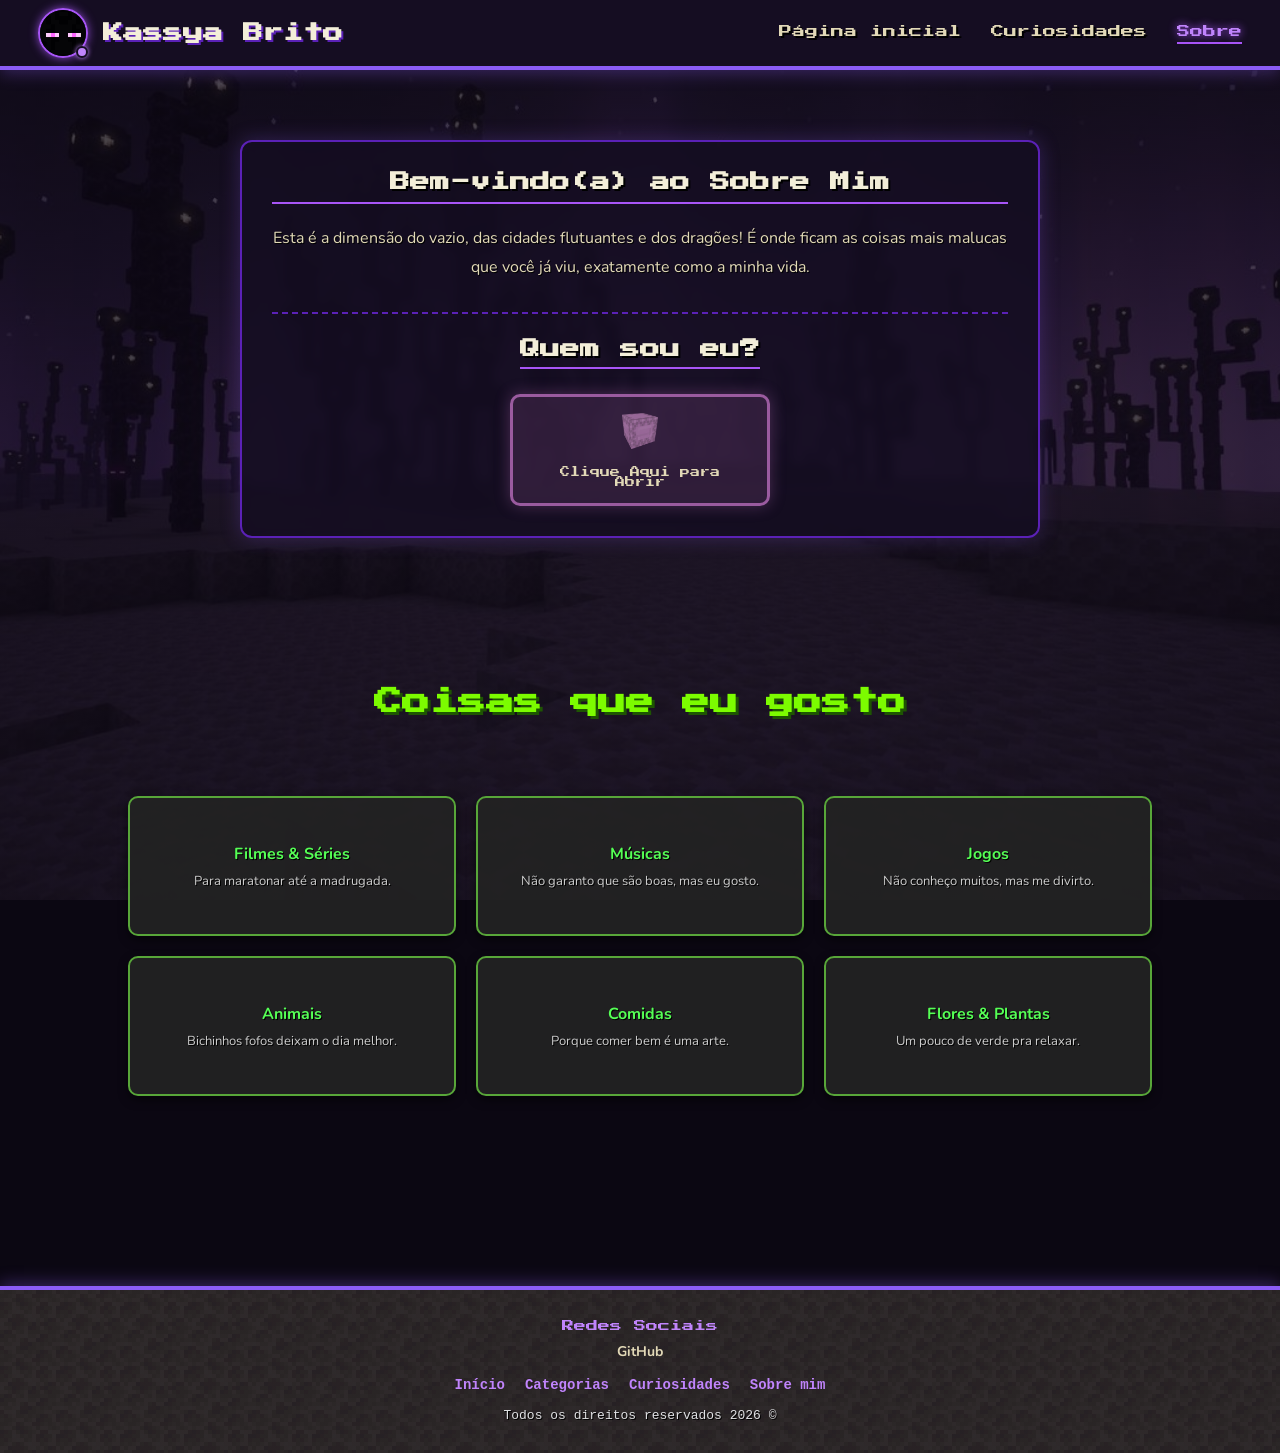
==== commit efad7692: "sobremim6" ====
--- a/sobre.html
+++ b/sobre.html
@@ -134,91 +134,47 @@
   
 
     
-    
-  
-  
-
-  <section class="secao-momentos">
-  <h2 class="titulo-galeria">Meus Melhores momentos do Minecraft</h2>
-  <p class="subtitulo-galeria">Isso fala bastante sobre mim</p>
-
-  <div class="galeria-grid">
-
-    <!-- Card 1: Grandes Construções -->
-    <div class="momento-card">
-      <div class="card-midia">
-        <img src="imagem/momentos/muralha.jpeg" alt="Torres de Pedra no Minecraft">
-      </div>
-      <div class="card-info">
-        <h3>O Castelo & Torres Fortificadas</h3>
-        <p>O apocalipse chgeou e não podemos nos render a eles, esse muro sera a nossa proteção</p>
-      </div>
-    </div>
-
-    <!-- Card 2: Fazenda Automática / Aves -->
-    <div class="momento-card">
-      <div class="card-midia">
-        <!-- Podes usar tag de vídeo para os teus clipes -->
-        <video controls poster="imagem/momentos/Prime-era.jpeg" muted loop>
-          <source src="video/galinhas-mine.mp4" type="video/mp4">
-          Seu navegador não suporta vídeos.
-        </video>
-      </div>
-      <div class="card-info">
-        <h3>Sistema Automático de Galinhas</h3>
-        <p>Aquele momento em que o sistema industrial de ovos/galinhas funcionou perfeitamente no vidro!</p>
-      </div>
-    </div>
-
-    <!-- Card 3: Caçadas com Arco -->
-    <div class="momento-card">
-      <div class="card-midia">
-        <video controls poster='imagem/momentos/Mine-bear.jpeg' muted loop>
-          <source src="video/video mine.mp4" type="video/mp4">
-          Seu navegador não suporta vídeos.
-        </video>
-      </div>
-      <div class="card-info">
-        <h3>Batalha no Rio</h3>
-        <p>A guerra dos caidos, foi uma epoca critica no overworld, eles ainda não tinham seguranças iron golems para salva-los foi uma era tenebrosa para os viventes</p>
-      </div>
-    </div>
-
-    <!-- Card 4: Momento Engraçado / Skin & Skateboard -->
-    <div class="momento-card">
-      <div class="card-midia">
-        <img src="imagem/momentos/Skate-girl.jpeg" alt="Skin com Skate no Minecraft" loading="lazy">
-      </div>
-      <div class="card-info">
-        <h3>Rolezinho de Skate</h3>
-        <p>Testando mod do skate e tirando aquela picture para nunca esquecer.</p>
-      </div>
-    </div>
-
-    <!-- Card 5: Lily-->
-    <div class="momento-card">
-      <div class="card-midia">
-        <img src="imagem/momentos/Sit-mine.jpeg" alt="Lápide no Minecraft" loading="lazy">
-      </div>
-      <div class="card-info">
-        <h3>Homenagem à Lily</h3>
-        <p>"Aqui jaz Lily, que ela descanse em paz." Morreu tão nova para um esquleto</p>
-      </div>
-    </div>
-
-    <!-- Card 6: Torre de porco na Carroça -->
-    <div class="momento-card">
-      <div class="card-midia">
-        <img src="imagem/momentos/pilha de porco.jpeg" alt="Torre de animais empilhados" loading="lazy">
-      </div>
-      <div class="card-info">
-        <h3>Torre de porcos</h3>
-        <p>Uma pilha literal de porcos numa carroça. O tipo de mod que deixa tudo divertido!</p>
-      </div>
-    </div>
-
-  </div>
-</section>
+   <!-- ==========================
+       INICIO - [DE] CATEGORIAS
+    ========================== -->
+    
+        <section class="categorias" id="categorias">
+        <!-- SEÇÃO DE coisas -->
+        <h2>Coisas que eu gosto</h2>
+        <div class="Quadrado-de-fora">
+          <div class="categoria-item">
+            <h3>Filmes & Séries</h3>
+            <p>Para maratonar até a madrugada.</p>
+          </div>
+          <div class="categoria-item">
+            <h3>Músicas</h3>
+            <p>Não garanto que são boas, mas eu gosto.</p>
+          </div>
+          <div class="categoria-item">
+            <h3>Jogos</h3>
+            <p>Não conheço muitos, mas me divirto.</p>
+          </div>
+          <div class="categoria-item">
+            <h3>Animais</h3>
+            <p>Bichinhos fofos deixam o dia melhor.</p>
+          </div>
+          <div class="categoria-item">
+            <h3>Comidas</h3>
+            <p>Porque comer bem é uma arte.</p>
+          </div>
+          <div class="categoria-item">
+            <h3>Flores & Plantas</h3>
+            <p>Um pouco de verde pra relaxar.</p>
+          </div>
+        </div>
+      </section>
+    <!-- ==========================
+       FINAL - [DE] CATEGORIAS
+    ========================== -->    
+  
+  
+
+  
 
 </main>
 
--- a/sobre.css
+++ b/sobre.css
@@ -275,96 +275,69 @@
 }
 
 
-/* ==========================================
-   SEÇÃO: GALERIA DE MOMENTOS MINECRAFT
-========================================== */
-
-.secao-momentos {
-  max-width: 1100px;
-  margin: 60px auto 40px auto;
-  padding: 0 20px;
-}
-
-.titulo-galeria {
-  font-family: 'Press Start 2P', cursive;
-  font-size: 20px;
-  color: #a855f7;
-  text-align: center;
-  text-shadow: 2px 2px 0px #000;
-  margin-bottom: 10px;
-}
-
-.subtitulo-galeria {
-  text-align: center;
-  color: #e2d9b7;
-  font-size: 16px;
-  margin-bottom: 35px;
-}
-
-/* Grade Responsiva dos Cards */
-.galeria-grid {
+/* =========================================================================
+Categorias - Tirei da Página do HTML - Coloquei no Sobre faz mais sentido 
+============================================================================ */
+.categorias h2{
+      font-family: 'Press Start 2P', system-ui;
+    font-size: 28px;
+    color: #7CFC00;
+    margin-top: 150px;
+    margin-bottom: 80px;
+    text-shadow: 3px 3px 0px #1e5502; /* Sombra estilo Minecraft */
+    text-align: center;
+}
+
+.Quadrado-de-fora{
   display: grid;
-  grid-template-columns: repeat(auto-fit, minmax(300px, 1fr));
-  gap: 25px;
-}
-
-/* Card Individual Estilo Minecraft */
-.momento-card {
-  background-color: #1a0f2e;
-  border: 3px solid #7e22ce;
-  border-radius: 8px;
-  overflow: hidden;
-  box-shadow: 0 5px 15px rgba(0, 0, 0, 0.5);
-  transition: transform 0.3s ease, box-shadow 0.3s ease;
+  grid-template-columns: repeat(3, 1fr); /* Cria exatamente 3 colunas iguais */
+  gap: 20px;
+  width: 100%;
+  max-width: 1100px; /* Aumentamos o limite para caberem 3 cards por linha */
+  margin: 0 auto;
+  margin-bottom: 150px;
+}
+
+.categoria-item {
+    width: 100%; /* Cada card se adapta à sua coluna */
+  background: rgba(35, 35, 35, 0.9);
+  min-height: 140px;
+  padding: 20px 15px;
+  border-radius: 10px;
+  border: 2px solid #58a639;
+ 
   display: flex;
   flex-direction: column;
-}
-
-.momento-card:hover {
-  transform: translateY(-6px);
-  box-shadow: 0 8px 25px rgba(168, 85, 247, 0.4);
-  border-color: #a855f7;
-}
-
-/* Mídia do Card (Foto ou Vídeo) */
-.card-midia {
-  width: 100%;
-  height: 200px;
-  background-color: #0b0712;
-  overflow: hidden;
-  border-bottom: 3px solid #581c87;
-}
-
-.card-midia img, 
-.card-midia video {
-  width: 100%;
-  height: 100%;
-  object-fit: cover;
-  display: block;
-}
-
-/* Conteúdo de Texto do Card */
-.card-info {
-  padding: 18px;
-  flex-grow: 1;
-  display: flex;
-  flex-direction: column;
-}
-
-.card-info h3 {
-  font-family: 'Press Start 2P', cursive;
-  font-size: 13px;
-  color: #f3eed9;
-  margin-top: 0;
-  margin-bottom: 12px;
-  line-height: 1.4;
-}
-
-.card-info p {
-  color: #c4b5fd;
-  font-size: 14px;
-  line-height: 1.5;
-  margin: 0;
+  justify-content: center;
+  align-items: center;
+  text-align: center;
+ 
+  transition: all 0.3s ease;
+  cursor: pointer;
+  box-shadow: 0 4px 10px rgba(0, 0, 0, 0.5);
+}
+
+/* Efeito ao passar o mouse */
+.categoria-item:hover {
+    transform: translateY(-6px) scale(1.03);
+    border-color: #FFFF55;     /* Amarelo XP */
+    box-shadow: 0 0 15px rgba(255, 255, 85, 0.4);
+    background: rgba(45, 45, 45, 0.95);
+}
+
+.categoria-item h3 {
+    font-size: 16px;
+    color: #55FF55;            /* Verde XP brilhante */
+    margin-bottom: 8px;
+    text-shadow: 1px 1px 0px #000;
+}
+
+.categoria-item p {
+    font-size: 13px;
+    color: #ccc;
+    line-height: 1.3;
+    margin: 0;
+    text-shadow: 1px 1px 0px #000;
 }
 
 
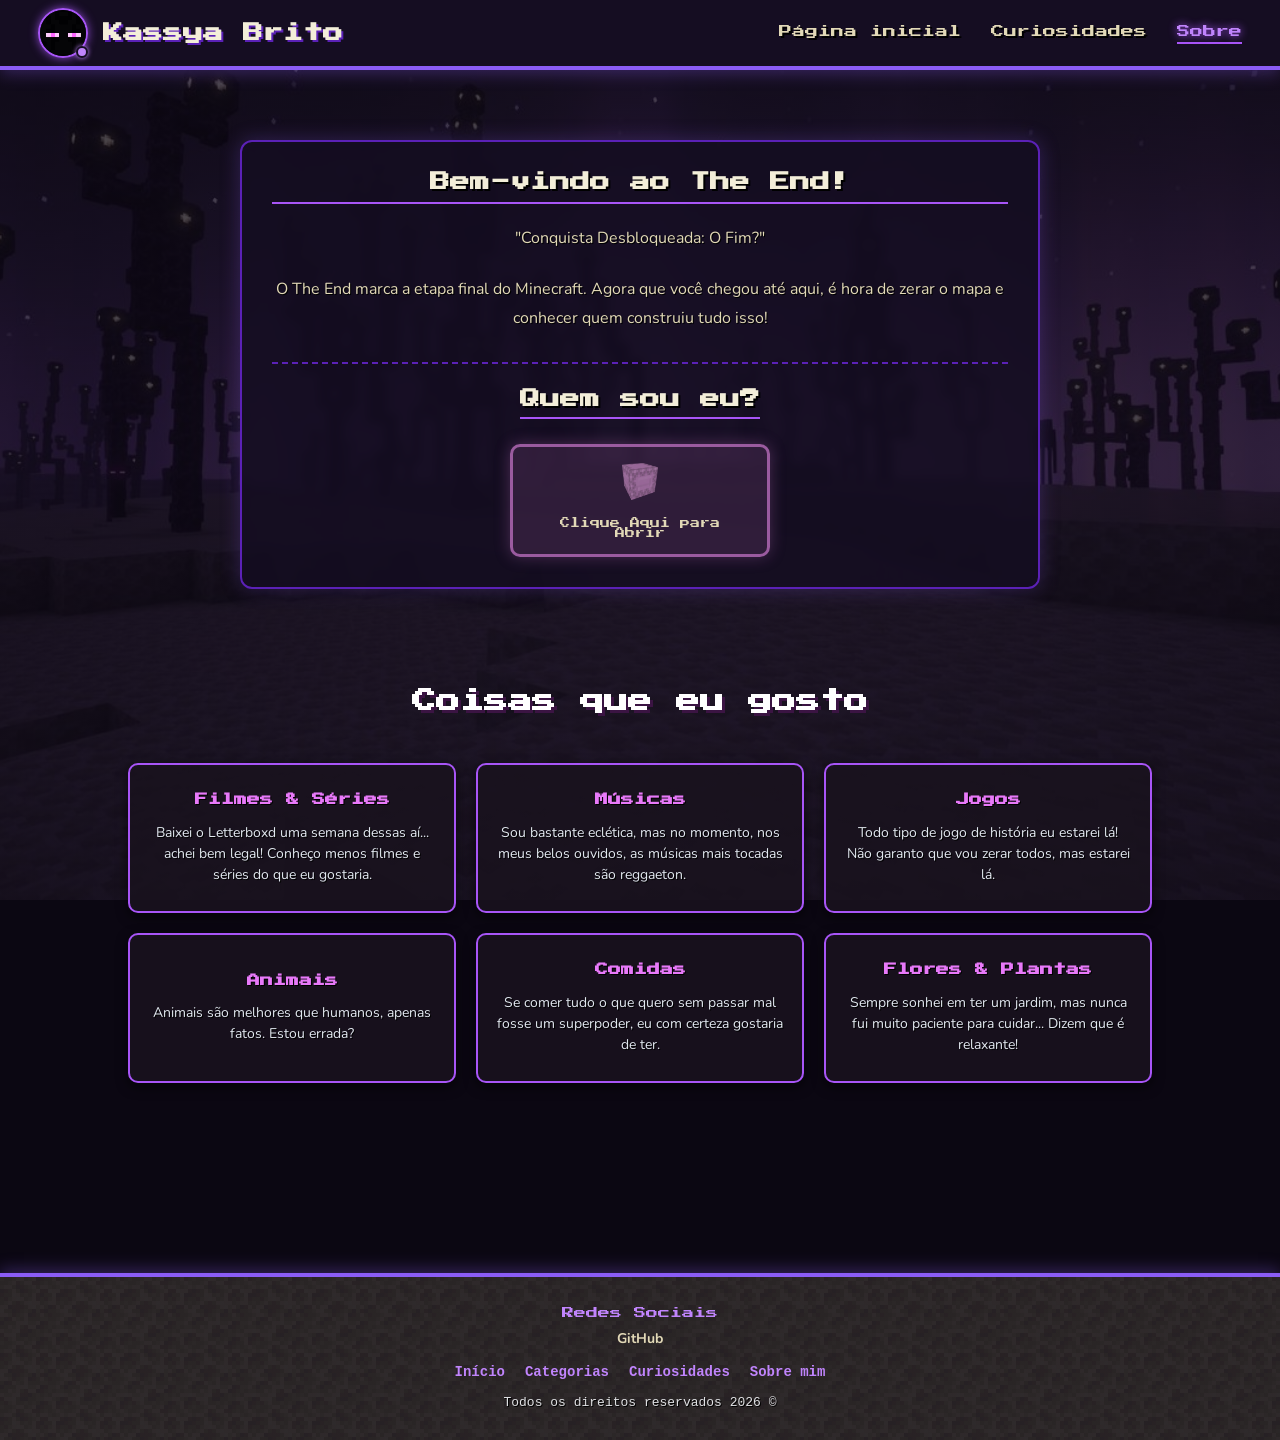
==== commit 9b443999: "sobremim7" ====
--- a/sobre.html
+++ b/sobre.html
@@ -34,7 +34,12 @@
         </div>
 
         <!-- BOTÃO HAMBÚRGUER (Aparece em telas menores) -->
-        <button class="btn-hamburguer" id="btn-hamburguer" onclick="toggleMenu()" aria-label="Abrir Menu">
+        <button
+          class="btn-hamburguer"
+          id="btn-hamburguer"
+          onclick="toggleMenu()"
+          aria-label="Abrir Menu"
+        >
           <span class="linha"></span>
           <span class="linha"></span>
           <span class="linha"></span>
@@ -51,134 +56,140 @@
       </nav>
     </header>
 
-    <!-- Overlay escuro para quando o menu mobile estiver aberto -->
+    <!-- menu para celular -->
     <div class="overlay-menu" id="overlay-menu" onclick="toggleMenu()"></div>
 
-  
-
-
-<main class="conteudo-principal">
-
-  <!-- CAIXA ROXA GIGANTE -->
-  <section class="caixa-sobre" id="sobre">
-    <h2>Bem-vindo(a) ao Sobre Mim</h2>
-    <p>
-      Esta é a dimensão do vazio, das cidades flutuantes e dos dragões! É onde ficam as coisas mais malucas que você já viu, exatamente como a minha vida.
-    </p>
-
-    <!-- SHULKER BOX AGORA ESTÁ DENTRO DO QUADRADO ROXO -->
-    <div class="secao-shulker-trigger">
-      <h2>Quem sou eu?</h2>
-      <div class="shulker-item" onclick="abrirShulker()">
-        <div class="caixa-shulker-pixel">
-          <img src="imagem/decorativo/Shullker.png" alt="Shulker Box">
-        </div>
-        <span>Clique Aqui para Abrir</span>
-      </div>
-    </div>
-  </section>
-
-
-  
-  <!-- MODAL INTERATIVO DA SHULKER BOX (GUI) -->
-   <section class="shulker-modal-container" id="shulkerModal">
-    <div class="shulker-gui">
-      
-      <!-- Cabeçalho do Modal -->
-      <div class="gui-header">
-        <span class="gui-title">Shulker Box</span>
-        <button class="gui-close-btn" onclick="fecharShulker()">&times;</button>
-      </div>
-
-      <!-- PARTE SUPERIOR: TEXTO SOBRE MIM -->
-      <div class="shulker-texto-container">
+    <main class="conteudo-principal">
+      <!-- CAIXA ROXA GIGANTE -->
+      <section class="caixa-sobre" id="sobre">
+        <h2>Bem-vindo ao The End!</h2>
+        
+        <p>"Conquista Desbloqueada: O Fim?"</p>
+        <br>
         <p>
-          Sinceramente? Não tenho ideia de quem sou! A cada dia estou descobrindo algo novo. 
-          Às vezes me sinto super feliz, às vezes meio triste, uma verdadeira montanha-russa. 
-          Ainda não sei com o que quero trabalhar, mas de uma coisa tenho certeza sou apaixonada 
-          por esse meio caótico da programação. Combina certinho com os meus neurônios!
+          
+
+
+O The End marca a etapa final do Minecraft. Agora que você chegou até aqui, é hora de zerar o mapa e conhecer quem construiu tudo isso!
         </p>
-      </div>
-
-      <!-- PARTE INFERIOR: INVENTÁRIO COM ITENS ENGRAÇADOS -->
-      <div class="gui-inventory-header">
-        <span class="gui-title">Inventory</span>
-      </div>
-
-      <div class="inventory-grid">
-        <!-- Linha de Slots do Inventário -->
-        
-
-        <!-- Grade de slots vazios para preencher como no jogo -->
-    
-         
-        
-        <div class="slot" data-tooltip="Meu Perfil do GitHub">
-          <a href="https://github.com/KaahBri" target="_blank" class="item-slot">
+
+        <!-- SHULKER BOX AGORA ESTÁ DENTRO DO QUADRADO ROXO -->
+        <div class="secao-shulker-trigger">
+          <h2>Quem sou eu?</h2>
+          <div class="shulker-item" onclick="abrirShulker()">
+            <div class="caixa-shulker-pixel">
+              <img src="imagem/decorativo/Shullker.png" alt="Shulker Box" />
+            </div>
+            <span>Clique Aqui para Abrir</span>
+          </div>
+        </div>
+      </section>
+
+      <!-- MODAL INTERATIVO DA SHULKER BOX (GUI) -->
+      <section class="shulker-modal-container" id="shulkerModal">
+        <div class="shulker-gui">
+          <!-- Cabeçalho do Modal -->
+          <div class="gui-header">
+            <span class="gui-title">Shulker Box</span>
+            <button class="gui-close-btn" onclick="fecharShulker()">
+              &times;
+            </button>
+          </div>
+
+          <!-- PARTE SUPERIOR: TEXTO SOBRE MIM -->
+          <div class="shulker-texto-container">
+            <p> Oioi! Sou a Kassya, tenho 19 anos.</p>
+
+<p> Criei este site sobre o jogo que marcou minha infância e esteve comigo nos melhores e piores momentos.
+</p>
+<p> Entrei na programação para ser igual ao meu primo e ter coisas caras, mas vi que ela me levaria ao meu verdadeiro sonho: ser Game Developer.</p>
+
+<P> Jogar é o que mais amo fazer e quero transformar isso em algo que me dê dinheiro. Ainda tenho muito a aprender, mas um dia vou criar jogos que façam parte da vida de outras pessoas, assim como este fez parte da minha.</P>
+          </div>
+
+          <!-- PARTE INFERIOR: INVENTÁRIO COM ITENS ENGRAÇADOS -->
+          <div class="gui-inventory-header">
+            <span class="gui-title">Inventory</span>
+          </div>
+
+          <div class="inventory-grid">
+            <!-- Linha de Slots do Inventário -->
+
+            <!-- Grade de slots vazios para preencher como no jogo -->
+
+           <div class="slot" data-tooltip="Meu Perfil do GitHub">
+            <a href="https://github.com/KaahBri" target="_blank" class="item-slot">
               <img src="imagem/decorativo/Github.png" alt="GitHub" class="slot-icon">
             </a>
-        </div><div class="slot"></div><div class="slot"></div>
-        <div class="slot"></div><div class="slot"></div><div class="slot"></div>
-        <div class="slot"></div><div class="slot"></div><div class="slot"></div>
-        <div class="slot"></div><div class="slot"></div><div class="slot"></div>
-        <div class="slot"></div><div class="slot"></div><div class="slot"></div>
-        <div class="slot"></div><div class="slot"></div><div class="slot"></div>
-        <div class="slot"></div><div class="slot"></div><div class="slot"></div>
-        <div class="slot"></div><div class="slot"></div><div class="slot"></div>
-        <div class="slot"></div><div class="slot"></div>  <div class="slot"></div>
-        
-      </div>
-
-    </div>
-  </section>
-  
-
-    
-   <!-- ==========================
+           </div><div class="slot"></div><div class="slot"></div>
+           <div class="slot"></div><div class="slot"></div><div class="slot"></div>
+           <div class="slot"></div><div class="slot"></div><div class="slot"></div>
+           <div class="slot"></div><div class="slot"></div><div class="slot"></div>
+           <div class="slot"></div><div class="slot"></div><div class="slot"></div>
+           <div class="slot"></div><div class="slot"></div><div class="slot"></div>
+           <div class="slot"></div><div class="slot"></div><div class="slot"></div>
+           <div class="slot"></div><div class="slot"></div><div class="slot"></div>
+           <div class="slot"></div><div class="slot"></div>  <div class="slot"></div>
+
+
+
+          </div>
+        </div>
+      </section>
+
+      <!-- ==========================
        INICIO - [DE] CATEGORIAS
     ========================== -->
-    
-        <section class="categorias" id="categorias">
-        <!-- SEÇÃO DE coisas -->
+
+      <section class="categorias" id="categorias">
+        <!-- SEÇÃO DE COISAS QUE EU GOSTO -->
         <h2>Coisas que eu gosto</h2>
         <div class="Quadrado-de-fora">
           <div class="categoria-item">
             <h3>Filmes & Séries</h3>
-            <p>Para maratonar até a madrugada.</p>
+            <p>
+              Baixei o Letterboxd uma semana dessas aí... achei bem legal!
+              Conheço menos filmes e séries do que eu gostaria.
+            </p>
           </div>
           <div class="categoria-item">
             <h3>Músicas</h3>
-            <p>Não garanto que são boas, mas eu gosto.</p>
+            <p>
+              Sou bastante eclética, mas no momento, nos meus belos ouvidos, as
+              músicas mais tocadas são reggaeton.
+            </p>
           </div>
           <div class="categoria-item">
             <h3>Jogos</h3>
-            <p>Não conheço muitos, mas me divirto.</p>
+            <p>
+              Todo tipo de jogo de história eu estarei lá! Não garanto que vou
+              zerar todos, mas estarei lá.
+            </p>
           </div>
           <div class="categoria-item">
             <h3>Animais</h3>
-            <p>Bichinhos fofos deixam o dia melhor.</p>
+            <p>Animais são melhores que humanos, apenas fatos. Estou errada?</p>
           </div>
           <div class="categoria-item">
             <h3>Comidas</h3>
-            <p>Porque comer bem é uma arte.</p>
+            <p>
+              Se comer tudo o que quero sem passar mal fosse um superpoder, eu
+              com certeza gostaria de ter.
+            </p>
           </div>
           <div class="categoria-item">
             <h3>Flores & Plantas</h3>
-            <p>Um pouco de verde pra relaxar.</p>
+            <p>
+              Sempre sonhei em ter um jardim, mas nunca fui muito paciente para
+              cuidar... Dizem que é relaxante!
+            </p>
           </div>
         </div>
       </section>
-    <!-- ==========================
+      <!-- ==========================
        FINAL - [DE] CATEGORIAS
-    ========================== -->    
-  
-  
-
-  
-
-</main>
-
-
+    ========================== -->
+    </main>
 
     <!-- ==========================
         RODAPÉ
@@ -193,8 +204,6 @@
           </div>
         </div>
 
-       
-
         <!-- Menu de Navegação -->
         <nav class="menu-rodape">
           <a href="index.html#inicio">Início</a>
@@ -204,46 +213,13 @@
         </nav>
 
         <!-- Direitos Autorais -->
-        <p class="direitos">
-          Todos os direitos reservados 2026 &copy;
-        </p>
+        <p class="direitos">Todos os direitos reservados 2026 &copy;</p>
       </div>
     </footer>
 
-    <!-- LÓGICA DO MENU HAMBÚRGUER -->
-
-    
- <script>
-      function toggleMenu() {
-        const menu = document.getElementById('menu-nav');
-        const btn = document.getElementById('btn-hamburguer');
-        const overlay = document.getElementById('overlay-menu');
-
-        menu.classList.toggle('aberto');
-        btn.classList.toggle('ativo');
-        overlay.classList.toggle('ativo');
-      }
-    </script>
-
-    
-<!-- JAVASCRIPT PARA ABRIR E FECHAR O MODAL -->
-<script>
-  function abrirShulker() {
-    document.getElementById('shulkerModal').classList.add('ativo');
-  }
-
-  function fecharShulker() {
-    document.getElementById('shulkerModal').classList.remove('ativo');
-  }
-
-  // Fechar ao clicar fora da janela da Shulker
-  window.onclick = function(event) {
-    const modal = document.getElementById('shulkerModal');
-    if (event.target === modal) {
-      fecharShulker();
-    }
-  }
-</script>
-   
+
   </body>
+  <script src="js/script.js"></script>
+  <script src="js/sobre.js"></script>
+
 </html>
--- a/sobre.css
+++ b/sobre.css
@@ -1,6 +1,6 @@
-/* ==========================
-   RESET & BASE TEMA THE END
-========================== */
+/* ==========================================================
+   1. RESET & BASE
+   ========================================================== */
 
 * {
     margin: 0;
@@ -11,29 +11,31 @@
 html {
     scroll-behavior: smooth;
 }
+
 body.tema-the-end {
-    background-image: linear-gradient(rgba(11, 7, 18, 0.75), rgba(11, 7, 18, 0.75)), 
-                      url('imagem/fundos/End.jpg');
+    min-height: 100vh;
+    display: flex;
+    flex-direction: column;
+
+    background-image: linear-gradient(rgba(11, 7, 18, 0.75), rgba(11, 7, 18, 0.75)),
+                       url('imagem/fundos/End.jpg');
     background-size: cover;
     background-position: center;
     background-repeat: no-repeat;
     background-attachment: fixed;
     background-color: #0b0712;
-    
+
     color: #e2d9b7;
     font-family: 'Nunito', sans-serif;
-    
-    /* ADICIONE ESTAS LINHAS ABAIXO */
-    min-height: 100vh;
-    display: flex;
-    flex-direction: column;
-}
-/* ==========================
-   CABEÇALHO / NAVEGAÇÃO
-========================== */
+}
+
+
+/* ==========================================================
+   2. CABEÇALHO / NAVEGAÇÃO
+   ========================================================== */
 
 .cabecao {
-    background-color: #150d22; /* Roxo escuro da dimensão */
+    background-color: #150d22;
     width: 100%;
     height: 70px;
     position: fixed;
@@ -69,7 +71,6 @@
     text-shadow: 2px 2px 0px #5b21b6;
 }
 
-/* ENVOLTÓRIO DA FOTO */
 .fotinha {
     position: relative;
     width: 50px;
@@ -87,7 +88,7 @@
     image-rendering: pixelated;
 }
 
-/* INDICADOR ROXO DE STATUS */
+/* bolinha de status no canto da foto */
 .status-online {
     position: absolute;
     bottom: 0;
@@ -100,9 +101,8 @@
     box-shadow: 0 0 5px #c084fc;
 }
 
-/* ==========================
-   MENU DE NAVEGAÇÃO (DESKTOP)
-========================== */
+
+/* ----- menu (desktop) ----- */
 
 .menu ul {
     list-style: none;
@@ -131,9 +131,8 @@
     color: #c084fc;
 }
 
-/* ==========================
-   BOTÃO MENU HAMBÚRGUER
-========================== */
+
+/* ----- botão hambúrguer (celular) ----- */
 
 .btn-hamburguer {
     display: none;
@@ -157,7 +156,7 @@
     box-shadow: 0 0 5px #a855f7;
 }
 
-/* Animação do botão abrindo */
+/* animação do X ao abrir */
 .btn-hamburguer.ativo .linha:nth-child(1) {
     transform: rotate(45deg) translate(6px, 6px);
 }
@@ -171,6 +170,7 @@
 }
 
 .overlay-menu {
+    display: none;
     position: fixed;
     top: 0;
     left: 0;
@@ -179,16 +179,16 @@
     background-color: rgba(11, 7, 18, 0.8);
     backdrop-filter: blur(3px);
     z-index: 998;
-    display: none;
 }
 
 .overlay-menu.ativo {
     display: block;
 }
 
-/* ==========================
-   CONTEÚDO PRINCIPAL (MAIN)
-========================== */
+
+/* ==========================================================
+   3. CONTEÚDO PRINCIPAL
+   ========================================================== */
 
 .conteudo-principal {
     margin-top: 100px;
@@ -197,17 +197,16 @@
 }
 
 .caixa-sobre {
+    max-width: 800px;
+    margin: 0 auto;
+    padding: 30px;
+    text-align: center;
+
     background: rgba(21, 13, 34, 0.85);
     border: 2px solid #5b21b6;
     border-radius: 12px;
-    padding: 30px;
-    max-width: 800px;
-    margin: 0 auto;
     box-shadow: 0 0 20px rgba(139, 92, 246, 0.25);
     backdrop-filter: blur(4px);
-    
-    /* Centralização dos textos do topo */
-    text-align: center;
 }
 
 .caixa-sobre h2 {
@@ -215,8 +214,8 @@
     font-size: 20px;
     color: #f3eed9;
     margin-bottom: 20px;
+    padding-bottom: 10px;
     border-bottom: 2px solid #a855f7;
-    padding-bottom: 10px;
     text-shadow: 2px 2px 0px #000;
 }
 
@@ -228,323 +227,318 @@
 }
 
 
-
-/* ==========================================
-   INTERAÇÃO E GUI DA SHULKER BOX
-========================================== */
-
-/* Gatilho na página */
-/* ESTILOS ESPECÍFICOS DA SEÇÃO DO SHULKER (DENTRO DA CAIXA ROXA) */
+/* ----- cards de categorias ----- */
+
+.categorias h2 {
+    font-family: 'Press Start 2P', system-ui, sans-serif;
+    font-size: 24px;
+    color: #ffffff;
+    margin-top: 100px;
+    margin-bottom: 50px;
+    text-align: center;
+    text-shadow: 3px 3px 0px #3b1443;
+}
+
+.Quadrado-de-fora {
+    display: grid;
+    grid-template-columns: repeat(3, 1fr);
+    gap: 20px;
+    width: 100%;
+    max-width: 1100px;
+    margin: 0 auto;
+    margin-bottom: 150px;
+}
+
+.categoria-item {
+    width: 100%;
+    min-height: 150px;
+    padding: 22px 18px;
+    display: flex;
+    flex-direction: column;
+    justify-content: center;
+    align-items: center;
+    text-align: center;
+
+    background: rgba(25, 18, 30, 0.85);
+    border: 2px solid #a855f7;
+    border-radius: 10px;
+    box-shadow: 0 4px 12px rgba(0, 0, 0, 0.6);
+    transition: all 0.3s ease;
+    cursor: pointer;
+}
+
+.categoria-item:hover {
+    transform: translateY(-5px);
+    border-color: #f472b6;
+    box-shadow: 0 0 15px rgba(244, 114, 182, 0.4);
+    background: rgba(40, 25, 50, 0.95);
+}
+
+.categoria-item h3 {
+    font-family: 'Press Start 2P', system-ui, sans-serif;
+    font-size: 13px;
+    color: #e879f9;
+    margin-top: 0;
+    margin-bottom: 12px;
+    line-height: 1.4;
+    text-shadow: 1px 1px 0px #000;
+}
+
+.categoria-item p {
+    font-size: 14px;
+    color: #e2e8f0;
+    line-height: 1.5;
+    margin: 0;
+    text-shadow: 1px 1px 0px #000;
+}
+
+
+/* ==========================================================
+   4. SHULKER BOX (GATILHO + MODAL ESTILO GUI MINECRAFT)
+   ========================================================== */
+
 .secao-shulker-trigger {
-    text-align: center;
     margin-top: 30px;
     padding-top: 25px;
-    border-top: 2px dashed #5b21b6; /* Linha pontilhada separando a intro da shulker */
-    
     display: flex;
     flex-direction: column;
     align-items: center;
-}
-
-/* DIMINUI A LINHA DO "QUEM SOU EU?" */
+    text-align: center;
+    border-top: 2px dashed #5b21b6;
+}
+
 .secao-shulker-trigger h2 {
-    display: inline-block; /* Faz a borda ter o tamanho exato do texto */
-    border-bottom: 2px solid #a855f7; /* Linha roxa fininha sob o texto */
+    display: inline-block;
+    width: auto;
+    margin-bottom: 25px;
     padding-bottom: 8px;
-    margin-bottom: 25px; /* CRIA O ESPAÇAMENTO ENTRE O TÍTULO E O BOTÃO */
-    
-    /* Previne que herde larguras indesejadas */
-    width: auto;
-}
-
-/* ESPAÇAMENTO E ENCAIXE DO BOTÃO DA SHULKER */
+    border-bottom: 2px solid #a855f7;
+}
+
 .shulker-item {
     display: inline-flex;
     flex-direction: column;
     align-items: center;
     gap: 12px;
+    max-width: 260px;
+    margin: 0 auto;
+    padding: 16px 28px;
+
     background-color: rgba(154, 91, 159, 0.2);
     border: 3px solid #9a5b9f;
     border-radius: 10px;
-    padding: 16px 28px;
-    max-width: 260px;
-    margin: 0 auto;
+    box-shadow: 0 0 15px rgba(154, 91, 159, 0.4);
     cursor: pointer;
     transition: all 0.3s ease;
-    box-shadow: 0 0 15px rgba(154, 91, 159, 0.4);
-}
-
-
-/* =========================================================================
-Categorias - Tirei da Página do HTML - Coloquei no Sobre faz mais sentido 
-============================================================================ */
-.categorias h2{
-      font-family: 'Press Start 2P', system-ui;
-    font-size: 28px;
-    color: #7CFC00;
-    margin-top: 150px;
-    margin-bottom: 80px;
-    text-shadow: 3px 3px 0px #1e5502; /* Sombra estilo Minecraft */
+}
+
+.shulker-item:hover {
+    transform: scale(1.05);
+    background-color: rgba(154, 91, 159, 0.4);
+    box-shadow: 0 0 25px rgba(226, 217, 183, 0.6);
+}
+
+.shulker-item img {
+    width: 36px;
+    height: auto;
+}
+
+.shulker-item span {
+    font-family: 'Press Start 2P', cursive;
+    font-size: 10px;
+    color: #e2d9b7;
+}
+
+.caixa-shulker-pixel {
+    font-size: 16px;
+    animation: flutuar 2s infinite ease-in-out;
+}
+
+@keyframes flutuar {
+    0%, 100% { transform: translateY(0); }
+    50% { transform: translateY(-8px); }
+}
+
+
+/* ----- modal (pop-up) ----- */
+
+.shulker-modal-container {
+    display: none;
+    position: fixed;
+    top: 0;
+    left: 0;
+    width: 100vw;
+    height: 100vh;
+    justify-content: center;
+    align-items: center;
+
+    background-color: rgba(0, 0, 0, 0.75);
+    backdrop-filter: blur(4px);
+    z-index: 2000;
+}
+
+.shulker-modal-container.ativo {
+    display: flex;
+}
+
+.shulker-gui {
+    width: 90%;
+    max-width: 480px;
+    padding: 16px;
+    position: relative;
+
+    background-color: #8c5d8d;
+    border: 4px solid #573358;
+    border-radius: 8px;
+    box-shadow: inset -4px -4px 0px #3f223f,
+                inset 4px 4px 0px #ba8dba,
+                0 10px 30px rgba(0, 0, 0, 0.8);
+    font-family: 'VT323', monospace, sans-serif;
+    color: #373737;
+}
+
+.gui-header,
+.gui-inventory-header {
+    display: flex;
+    justify-content: space-between;
+    align-items: center;
+    margin-bottom: 8px;
+}
+
+.gui-title {
+    font-family: 'Press Start 2P', cursive;
+    font-size: 13px;
+    color: #2e1d2e;
+    text-shadow: 1px 1px 0px rgba(255, 255, 255, 0.2);
+}
+
+.gui-close-btn {
+    background: transparent;
+    border: none;
+    font-size: 20px;
+    font-weight: bold;
+    color: #2e1d2e;
+    cursor: pointer;
+    line-height: 1;
+}
+
+.gui-close-btn:hover {
+    color: #ff5555;
+}
+
+.shulker-texto-container {
+    margin-bottom: 15px;
+    padding: 12px;
+
+    background-color: #6d426e;
+    border: 3px solid #3f223f;
+    border-radius: 4px;
+    box-shadow: inset 2px 2px 0px #2e1d2e,
+                inset -2px -2px 0px #a16da2;
+}
+
+.shulker-texto-container p {
+    color: #f3eed9;
+    font-size: 15px;
+    line-height: 1.5;
+    font-family: 'Nunito', sans-serif;
+    margin: 0;
+}
+
+
+/* ----- grade de inventário (9x4) ----- */
+
+.inventory-grid {
+    display: grid;
+    grid-template-columns: repeat(9, 1fr);
+    gap: 4px;
+    background-color: #8c5d8d;
+}
+
+.slot {
+    width: 100%;
+    aspect-ratio: 1;
+    position: relative;
+    display: flex;
+    justify-content: center;
+    align-items: center;
+    font-size: 18px;
+    cursor: pointer;
+    user-select: none;
+
+    background-color: #573358;
+    border: 2px solid #3f223f;
+    box-shadow: inset -2px -2px 0px #8c5d8d,
+                inset 2px 2px 0px #2e1d2e;
+}
+
+.slot:hover {
+    background-color: #6d426e;
+}
+
+.slot .item-slot {
+    width: 100%;
+    height: 100%;
+    display: flex;
+    align-items: center;
+    justify-content: center;
+    text-decoration: none;
+    transition: transform 0.2s ease;
+}
+
+.slot .item-slot:hover {
+    transform: scale(1.15);
+    filter: drop-shadow(0 0 5px #a855f7);
+}
+
+.slot-icon {
+    width: 80%;
+    height: 80%;
+    object-fit: contain;
+    image-rendering: pixelated;
+}
+
+/* tooltip estilo Minecraft */
+.slot[data-tooltip]:hover::after {
+    content: attr(data-tooltip);
+    position: absolute;
+    bottom: 120%;
+    left: 50%;
+    transform: translateX(-50%);
+    white-space: nowrap;
+    pointer-events: none;
+
+    background-color: #100010;
+    color: #ffff55;
+    border: 2px solid #2b005b;
+    border-radius: 4px;
+    padding: 6px 10px;
+    font-family: 'VT323', monospace;
+    font-size: 16px;
+    box-shadow: 0 0 10px rgba(0, 0, 0, 0.9);
+    z-index: 3000;
+}
+
+
+/* ==========================================================
+   5. RODAPÉ
+   ========================================================== */
+
+.rodadope {
+    width: 100%;
+    padding: 30px 20px;
+    margin-top: auto;
     text-align: center;
-}
-
-.Quadrado-de-fora{
-  display: grid;
-  grid-template-columns: repeat(3, 1fr); /* Cria exatamente 3 colunas iguais */
-  gap: 20px;
-  width: 100%;
-  max-width: 1100px; /* Aumentamos o limite para caberem 3 cards por linha */
-  margin: 0 auto;
-  margin-bottom: 150px;
-}
-
-.categoria-item {
-    width: 100%; /* Cada card se adapta à sua coluna */
-  background: rgba(35, 35, 35, 0.9);
-  min-height: 140px;
-  padding: 20px 15px;
-  border-radius: 10px;
-  border: 2px solid #58a639;
- 
-  display: flex;
-  flex-direction: column;
-  justify-content: center;
-  align-items: center;
-  text-align: center;
- 
-  transition: all 0.3s ease;
-  cursor: pointer;
-  box-shadow: 0 4px 10px rgba(0, 0, 0, 0.5);
-}
-
-/* Efeito ao passar o mouse */
-.categoria-item:hover {
-    transform: translateY(-6px) scale(1.03);
-    border-color: #FFFF55;     /* Amarelo XP */
-    box-shadow: 0 0 15px rgba(255, 255, 85, 0.4);
-    background: rgba(45, 45, 45, 0.95);
-}
-
-.categoria-item h3 {
-    font-size: 16px;
-    color: #55FF55;            /* Verde XP brilhante */
-    margin-bottom: 8px;
-    text-shadow: 1px 1px 0px #000;
-}
-
-.categoria-item p {
-    font-size: 13px;
-    color: #ccc;
-    line-height: 1.3;
-    margin: 0;
-    text-shadow: 1px 1px 0px #000;
-}
-
-
-.shulker-item img {
-    width: 36px;                        /* Tamanho reduzido para a imagem */
-    height: auto;
-}
-
-.shulker-item:hover {
-  transform: scale(1.05);
-  background-color: rgba(154, 91, 159, 0.4);
-  box-shadow: 0 0 25px rgba(226, 217, 183, 0.6);
-}
-
-.caixa-shulker-pixel {
-  font-size: 16px;
-  animation: flutuar 2s infinite ease-in-out;
-}
-
-.shulker-item span {
-  font-family: 'Press Start 2P', cursive;
-  font-size: 10px;
-  
-  color: #e2d9b7;
-}
-
-@keyframes flutuar {
-  0%, 100% { transform: translateY(0); }
-  50% { transform: translateY(-8px); }
-}
-
-/* CONTAINER DO MODAL POP-UP */
-.shulker-modal-container {
-  display: none;
-  position: fixed;
-  top: 0;
-  left: 0;
-  width: 100vw;
-  height: 100vh;
-  background-color: rgba(0, 0, 0, 0.75);
-  backdrop-filter: blur(4px);
-  z-index: 2000;
-  justify-content: center;
-  align-items: center;
-}
-
-.shulker-modal-container.ativo {
-  display: flex;
-}
-
-/* JANELA ESTILO GUI MINECRAFT */
-.shulker-gui {
-  background-color: #8c5d8d; /* Cor Magenta/Roxa clássica da Shulker */
-  border: 4px solid #573358;
-  border-radius: 8px;
-  width: 90%;
-  max-width: 480px;
-  padding: 16px;
-  box-shadow: inset -4px -4px 0px #3f223f, inset 4px 4px 0px #ba8dba, 0 10px 30px rgba(0,0,0,0.8);
-  font-family: 'VT323', monospace, sans-serif;
-  color: #373737;
-  position: relative;
-}
-
-/* CABEÇALHOS DA GUI */
-.gui-header, .gui-inventory-header {
-  display: flex;
-  justify-content: space-between;
-  align-items: center;
-  margin-bottom: 8px;
-}
-
-.gui-title {
-  font-family: 'Press Start 2P', cursive;
-  font-size: 13px;
-  color: #2e1d2e;
-  text-shadow: 1px 1px 0px rgba(255, 255, 255, 0.2);
-}
-
-.gui-close-btn {
-  background: transparent;
-  border: none;
-  font-size: 20px;
-  font-weight: bold;
-  color: #2e1d2e;
-  cursor: pointer;
-  line-height: 1;
-}
-
-.gui-close-btn:hover {
-  color: #ff5555;
-}
-
-/* AREA DE TEXTO DENTRO DA SHULKER */
-.shulker-texto-container {
-  background-color: #6d426e;
-  border: 3px solid #3f223f;
-  border-radius: 4px;
-  padding: 12px;
-  margin-bottom: 15px;
-  box-shadow: inset 2px 2px 0px #2e1d2e, inset -2px -2px 0px #a16da2;
-}
-
-.shulker-texto-container p {
-  color: #f3eed9;
-  font-size: 15px;
-  line-height: 1.5;
-  font-family: 'Nunito', sans-serif;
-  margin: 0;
-}
-
-/* GRADE DO INVENTÁRIO (SLOTS 9x4) */
-.inventory-grid {
-  display: grid;
-  grid-template-columns: repeat(9, 1fr);
-  gap: 4px;
-  background-color: #8c5d8d;
-}
-
-.slot {
-width: 100%;
-  aspect-ratio: 1;
-  background-color: #573358;
-  border: 2px solid #3f223f;
-  box-shadow: inset -2px -2px 0px #8c5d8d, inset 2px 2px 0px #2e1d2e;
-  display: flex;
-  justify-content: center;
-  align-items: center;
-  font-size: 18px;
-  cursor: pointer;
-  position: relative;
-  user-select: none;
-}
-
-
-/* Estilo do link e do item no slot */
-.slot .item-slot {
-  width: 100%;
-  height: 100%;
-  display: flex;
-  align-items: center;
-  justify-content: center;
-  text-decoration: none;
-  transition: transform 0.2s ease;
-}
-
-/* Tamanho da imagem dentro do slot */
-.slot-icon {
-  width: 80%;
-  height: 80%;
-  object-fit: contain;
-  image-rendering: pixelated; /* Mantém a estética pixel-art se a imagem for menor */
-}
-
-/* Efeito ao passar o mouse por cima do item */
-.slot .item-slot:hover {
-  transform: scale(1.15); /* Dá um leve zoom no ícone */
-  filter: drop-shadow(0 0 5px #a855f7); /* Brilho roxo ao focar */
-}
-.slot:hover {
-  background-color: #6d426e;
-}
-
-/* TOOLTIP AO PASSAR O MOUSE (ESTILO MINECRAFT) */
-.slot[data-tooltip]:hover::after {
-  content: attr(data-tooltip);
-  position: absolute;
-  bottom: 120%;
-  left: 50%;
-  transform: translateX(-50%);
-  background-color: #100010;
-  color: #ffff55; /* Amarelo clássico de item do Minecraft */
-  border: 2px solid #2b005b;
-  border-radius: 4px;
-  padding: 6px 10px;
-  font-family: 'VT323', monospace;
-  font-size: 16px;
-  white-space: nowrap;
-  z-index: 3000;
-  box-shadow: 0 0 10px rgba(0,0,0,0.9);
-  pointer-events: none;
-}
-
-
-
-/* ==========================
-   RODAPÉ (TEXTURA END STONE)
-========================== */
-
-.rodadope {
+
     background-color: #150d22;
-    background-image: linear-gradient(rgba(11, 7, 18, 0.85), rgba(11, 7, 18, 0.85)), 
-                      url('imagem/decorativo/end_stone.png');
+    background-image: linear-gradient(rgba(11, 7, 18, 0.85), rgba(11, 7, 18, 0.85)),
+                       url('imagem/decorativo/end_stone.png');
     background-repeat: repeat;
     background-size: 64px;
     image-rendering: pixelated;
-    
-    width: 100%;
-    padding: 30px 20px; /* Padding ajustado para o conteúdo ficar compacto */
-    margin-top: auto;   /* Cola o rodapé no fundo apenas se a tela for maior que o conteúdo */
-    
-    text-align: center;
     border-top: 4px solid #8b5cf6;
     box-shadow: 0 -4px 15px rgba(139, 92, 246, 0.3);
 }
-
-
 
 .conteudo-rodape {
     display: flex;
@@ -572,7 +566,6 @@
     color: #f5f3ff;
     text-shadow: 0 0 8px #a855f7;
 }
-
 
 .menu-rodape {
     display: flex;
@@ -592,7 +585,6 @@
 
 .menu-rodape a:hover {
     color: #f3eed9;
-    
 }
 
 .direitos {
@@ -603,33 +595,32 @@
 }
 
 
-
-
-/* ==========================
-   RESPONSIVO / CELULAR
-========================== */
-
-@media(max-width: 850px) {
+/* ==========================================================
+   6. RESPONSIVO (ATÉ 850px)
+   ========================================================== */
+
+@media (max-width: 850px) {
     .btn-hamburguer {
-        display: flex; /* Exibe o botão hambúrguer no celular */
+        display: flex;
     }
 
     .menu {
         position: fixed;
         top: 0;
-        right: -100%; /* Inicia fora da tela */
+        right: -100%;
         width: 250px;
         height: 100vh;
+        padding-top: 90px;
+        z-index: 999;
+
         background-color: #150d22;
         border-left: 3px solid #8b5cf6;
-        padding-top: 90px;
+        box-shadow: -5px 0 25px rgba(0, 0, 0, 0.8);
         transition: right 0.3s ease;
-        z-index: 999;
-        box-shadow: -5px 0 25px rgba(0, 0, 0, 0.8);
     }
 
     .menu.aberto {
-        right: 0; /* Desliza para dentro da tela */
+        right: 0;
     }
 
     .menu ul {
